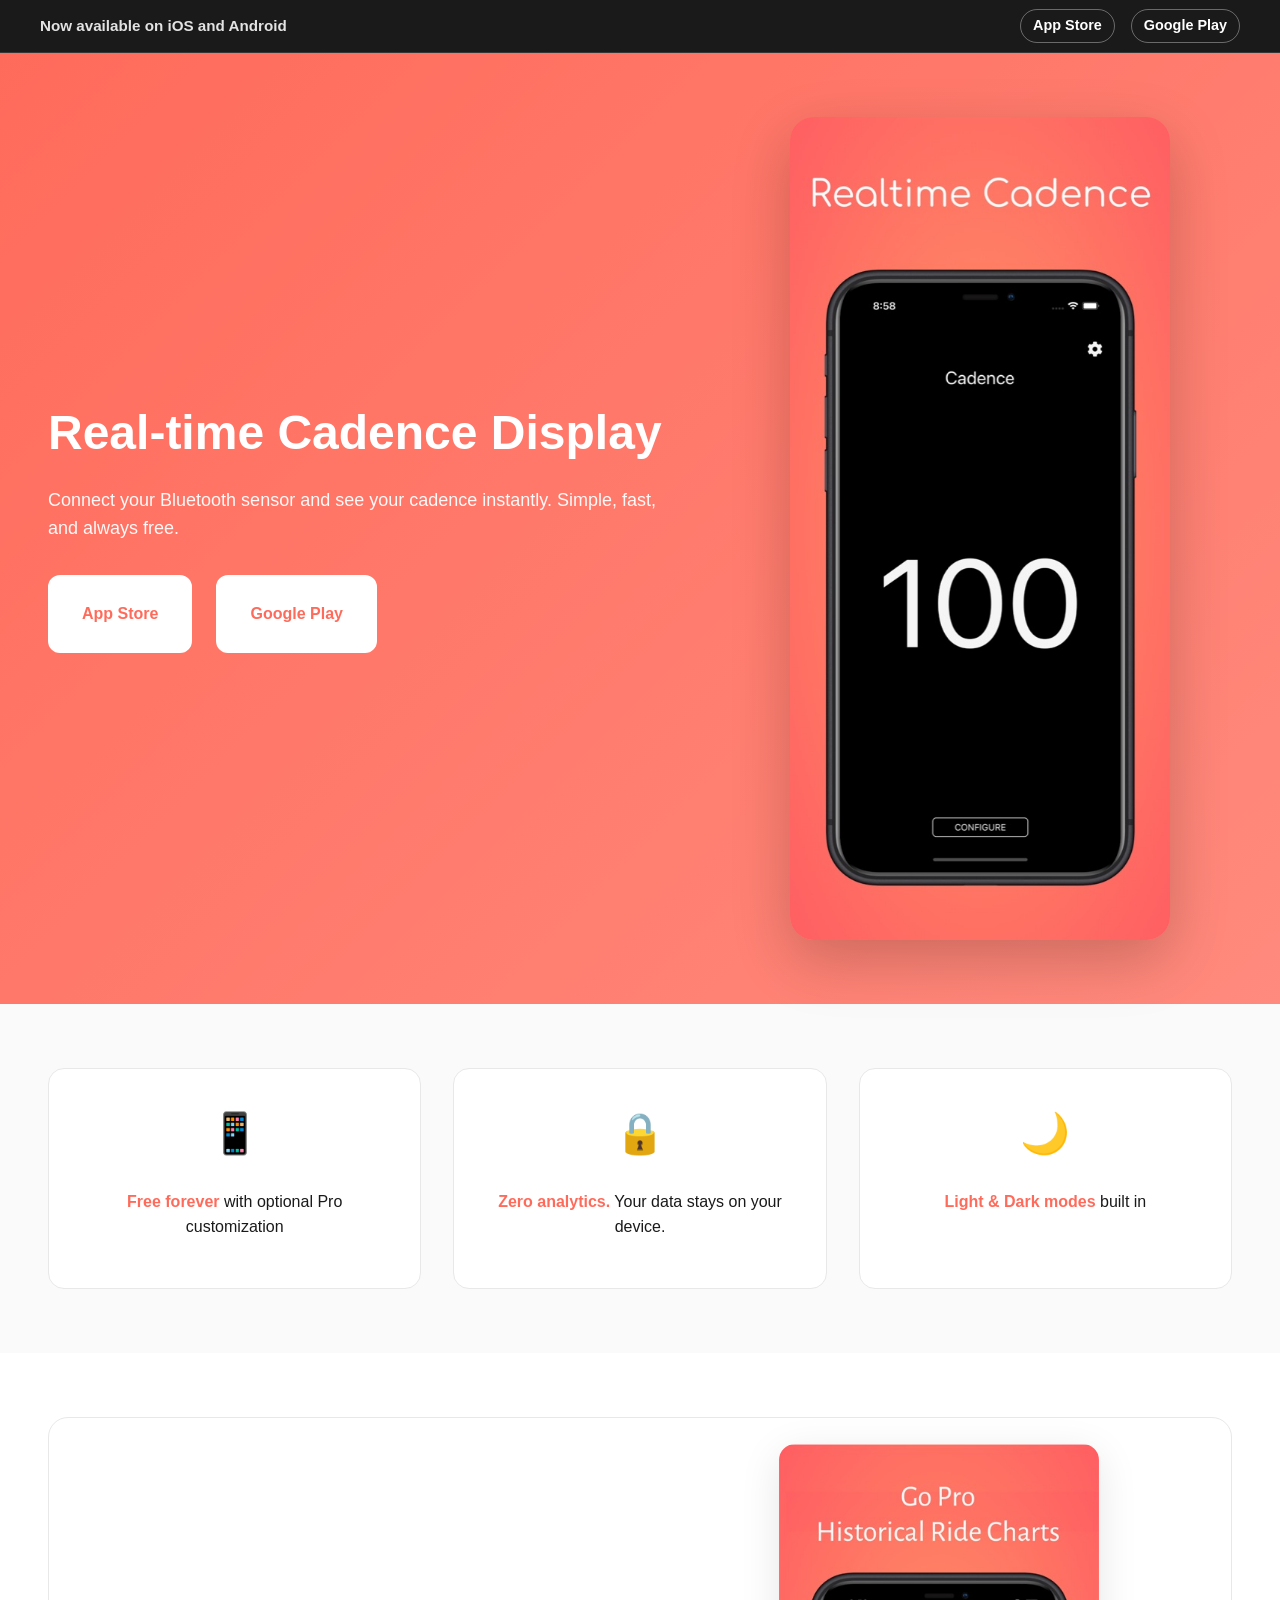
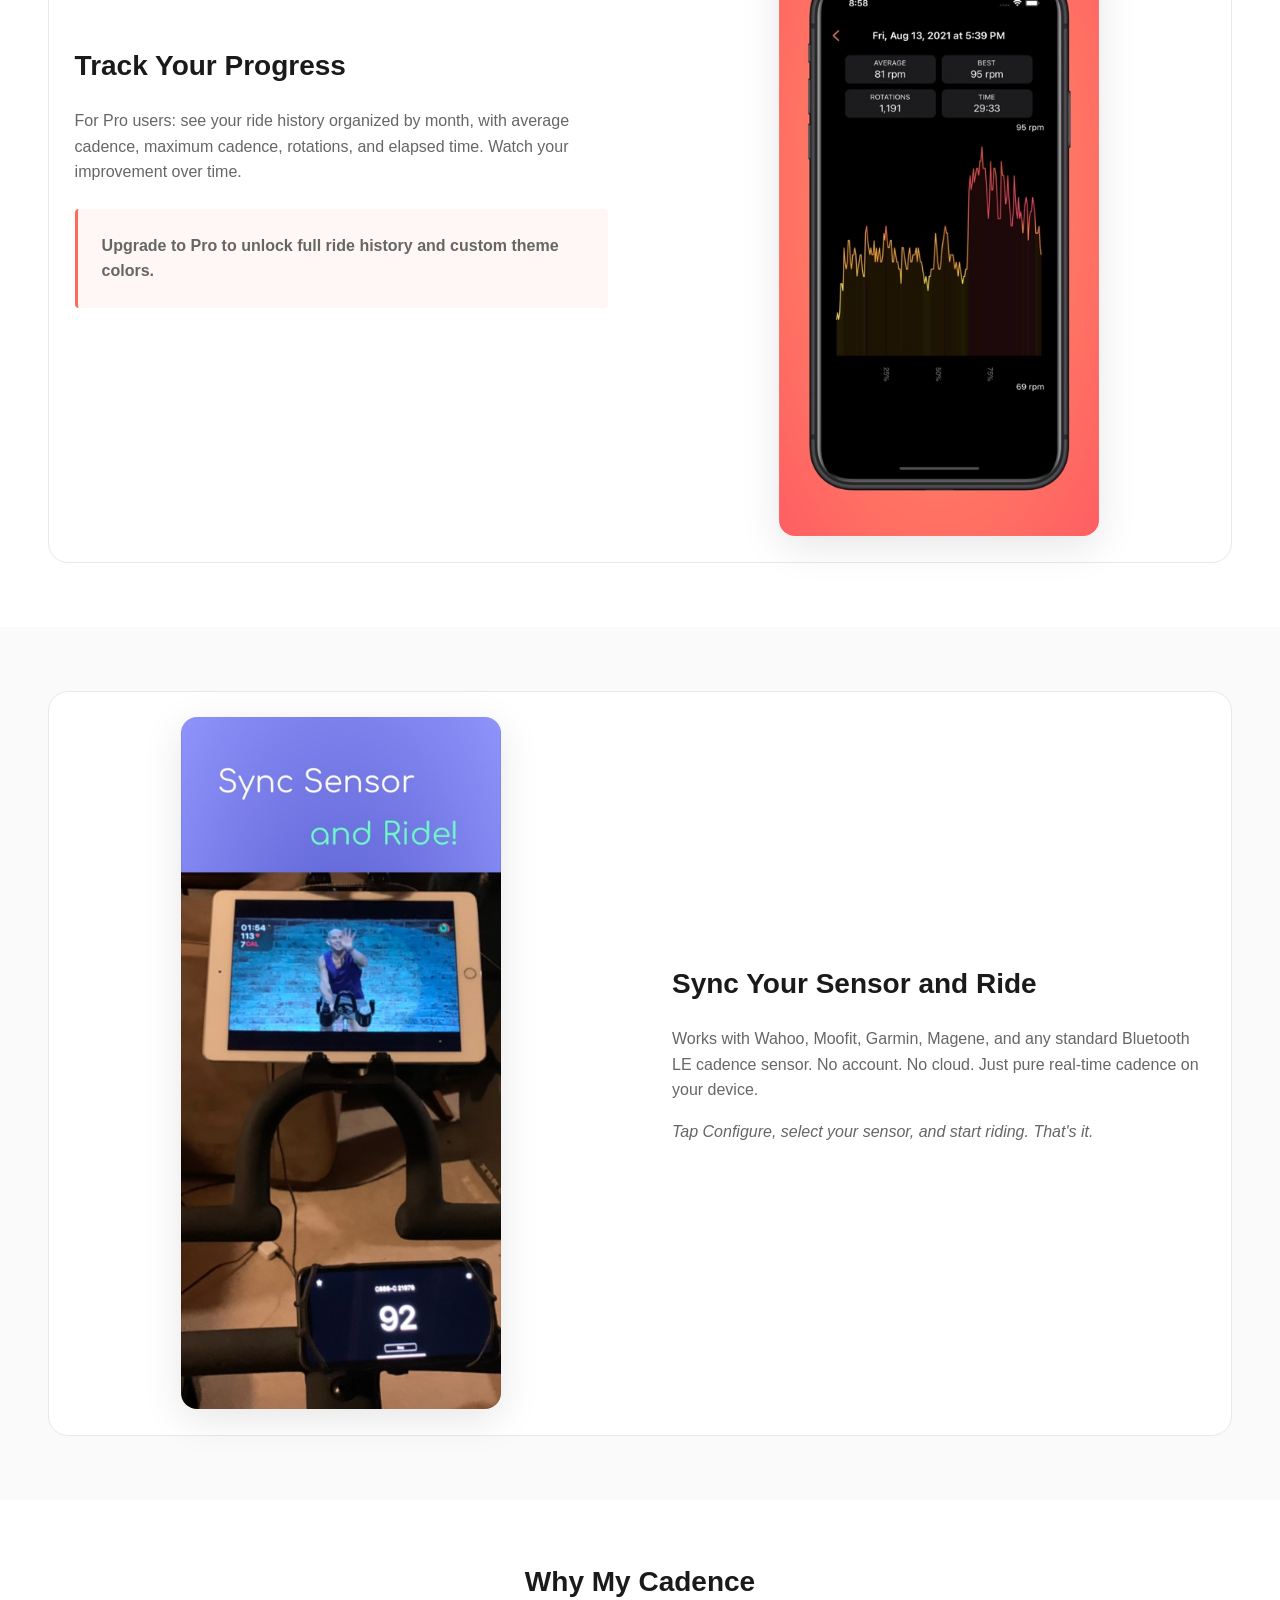
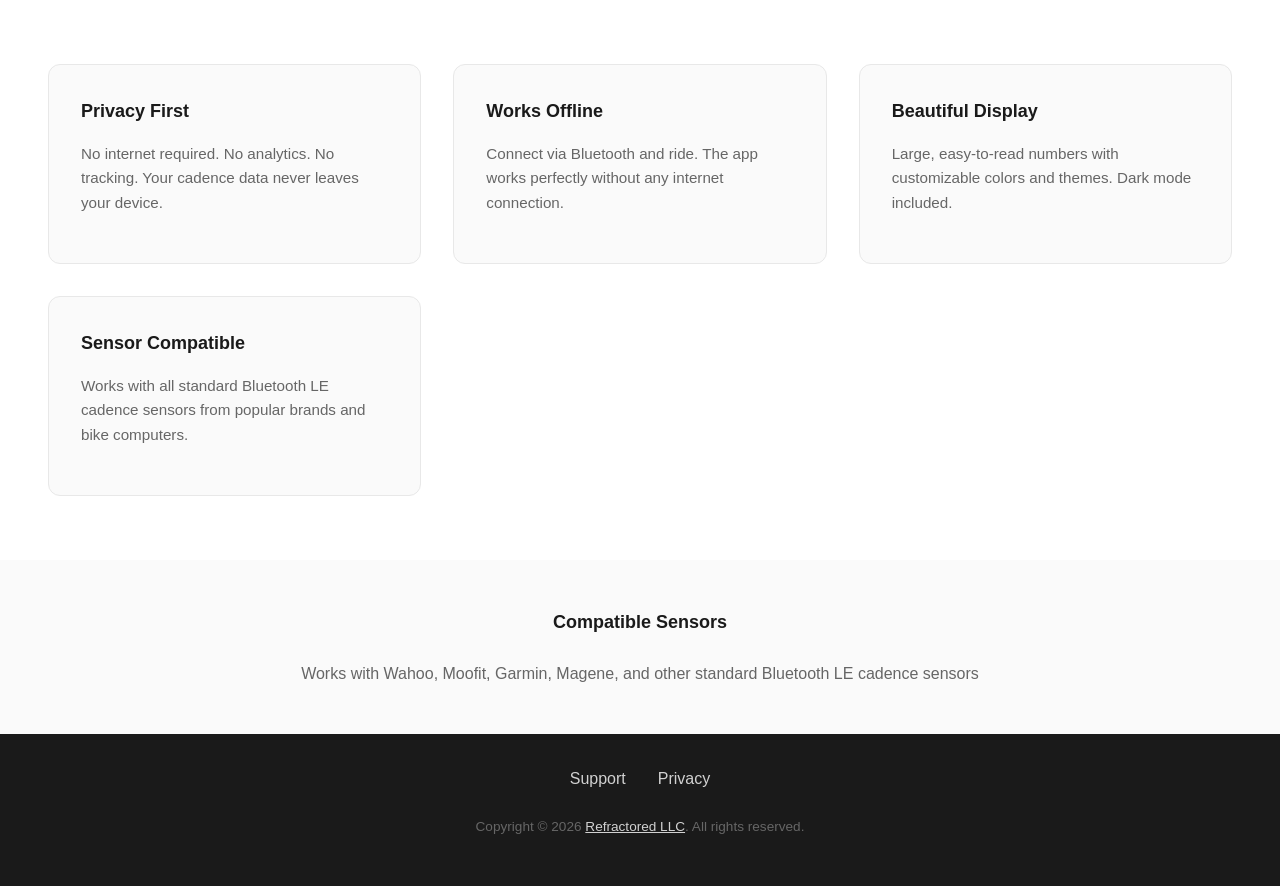
==== index.html @ ad45180e "Add initial website structure and assets for My Cadence landing page - Created index.html with meta " ====
<!DOCTYPE html>
<html lang="en">
<head>
    <meta charset="UTF-8">
    <meta name="viewport" content="width=device-width, initial-scale=1.0">
    <meta name="description" content="My Cadence - Real-time cadence display for indoor cycling. Simple, free, and privacy-first.">
        <meta name="robots" content="index, follow, max-image-preview:large">
        <meta name="author" content="My Cadence">
    <meta name="theme-color" content="#FF6B5B">
    <title>My Cadence - Real-time Cadence Display for Indoor Cycling</title>
        <meta property="og:type" content="website">
        <meta property="og:title" content="My Cadence - Real-time Cadence Display for Indoor Cycling">
        <meta property="og:description" content="Connect your Bluetooth cadence sensor and see live RPM instantly. Privacy-first, offline-friendly, and free forever.">
        <meta property="og:url" content="https://jamesmontemagno.github.io/mycadence-landing/">
        <meta property="og:image" content="https://jamesmontemagno.github.io/mycadence-landing/assets/images/hero-optimized.jpg">
        <meta property="og:image:width" content="508">
        <meta property="og:image:height" content="1100">
        <meta property="og:image:alt" content="My Cadence app showing a live cadence reading of 100 RPM.">
        <meta name="twitter:card" content="summary_large_image">
        <meta name="twitter:title" content="My Cadence - Real-time Cadence Display for Indoor Cycling">
        <meta name="twitter:description" content="Connect your Bluetooth cadence sensor and see live RPM instantly. Privacy-first, offline-friendly, and free forever.">
        <meta name="twitter:image" content="https://jamesmontemagno.github.io/mycadence-landing/assets/images/hero-optimized.jpg">
        <link rel="canonical" href="https://jamesmontemagno.github.io/mycadence-landing/">
        <link rel="icon" type="image/png" sizes="16x16" href="assets/icons/favicon-16.png">
        <link rel="icon" type="image/png" sizes="32x32" href="assets/icons/favicon-32.png">
        <link rel="apple-touch-icon" sizes="180x180" href="assets/icons/icon-180.png">
        <link rel="manifest" href="site.webmanifest">
        <link rel="sitemap" type="application/xml" href="sitemap.xml">
    <link rel="stylesheet" href="styles.css">
        <script type="application/ld+json">
        {
            "@context": "https://schema.org",
            "@type": "SoftwareApplication",
            "name": "My Cadence",
            "applicationCategory": "HealthApplication",
            "operatingSystem": "iOS, Android",
            "description": "Real-time cadence display for indoor cycling with Bluetooth cadence sensors.",
            "url": "https://jamesmontemagno.github.io/mycadence-landing/",
            "image": "https://jamesmontemagno.github.io/mycadence-landing/assets/images/hero-optimized.jpg",
            "offers": {
                "@type": "Offer",
                "price": "0",
                "priceCurrency": "USD"
            },
            "downloadUrl": [
                "https://apps.apple.com/us/app/my-cadence/id1545730360",
                "https://play.google.com/store/apps/details?id=com.refractored.mycadence"
            ],
            "publisher": {
                "@type": "Organization",
                "name": "Refractored"
            }
        }
        </script>
</head>
<body>
    <div class="top-banner">
        <div class="container top-banner-inner">
            <p>Now available on iOS and Android</p>
            <div class="top-banner-links">
                <a href="https://apps.apple.com/us/app/my-cadence/id1545730360" target="_blank" rel="noopener">App Store</a>
                <a href="https://play.google.com/store/apps/details?id=com.refractored.mycadence" target="_blank" rel="noopener">Google Play</a>
            </div>
        </div>
    </div>

    <main>
    <!-- Hero Section -->
    <section class="hero">
        <div class="container hero-content">
            <div class="hero-text">
                <h1>Real-time Cadence Display</h1>
                <p class="hero-subtitle">Connect your Bluetooth sensor and see your cadence instantly. Simple, fast, and always free.</p>
                <div class="cta-buttons">
                    <a href="https://apps.apple.com/us/app/my-cadence/id1545730360" class="btn btn-primary" target="_blank" rel="noopener">
                        <span class="btn-label">App Store</span>
                    </a>
                    <a href="https://play.google.com/store/apps/details?id=com.refractored.mycadence" class="btn btn-primary" target="_blank" rel="noopener">
                        <span class="btn-label">Google Play</span>
                    </a>
                </div>
            </div>
            <div class="hero-image">
                <img src="assets/images/hero-optimized.jpg" alt="My Cadence displaying real-time cadence of 100 RPM on iPhone" loading="eager" fetchpriority="high" decoding="async" width="508" height="1100">
            </div>
        </div>
    </section>

    <!-- Value Proposition Strip -->
    <section class="value-strip">
        <div class="container value-items">
            <div class="value-item">
                <span class="value-icon">📱</span>
                <p><strong>Free forever</strong> with optional Pro customization</p>
            </div>
            <div class="value-item">
                <span class="value-icon">🔒</span>
                <p><strong>Zero analytics.</strong> Your data stays on your device.</p>
            </div>
            <div class="value-item">
                <span class="value-icon">🌙</span>
                <p><strong>Light & Dark modes</strong> built in</p>
            </div>
        </div>
    </section>

    <!-- Pro & History Section -->
    <section class="features-section pro-section">
        <div class="container feature-row">
            <div class="feature-text">
                <h2>Track Your Progress</h2>
                <p>For Pro users: see your ride history organized by month, with average cadence, maximum cadence, rotations, and elapsed time. Watch your improvement over time.</p>
                <p class="feature-highlight">Upgrade to Pro to unlock full ride history and custom theme colors.</p>
            </div>
            <div class="feature-image">
                <img src="assets/images/pro-history-optimized.jpg" alt="My Cadence Pro showing ride history with charts and statistics" loading="lazy" decoding="async" width="416" height="900">
            </div>
        </div>
    </section>

    <!-- Lifestyle Section -->
    <section class="lifestyle-section">
        <div class="container lifestyle-content">
            <div class="lifestyle-image">
                <img src="assets/images/lifestyle-optimized.jpg" alt="My Cadence in use during an indoor cycling session" loading="lazy" decoding="async" width="416" height="900">
            </div>
            <div class="lifestyle-text">
                <h2>Sync Your Sensor and Ride</h2>
                <p>Works with Wahoo, Moofit, Garmin, Magene, and any standard Bluetooth LE cadence sensor. No account. No cloud. Just pure real-time cadence on your device.</p>
                <p class="feature-sub">Tap Configure, select your sensor, and start riding. That's it.</p>
            </div>
        </div>
    </section>

    <!-- Core Features Section -->
    <section class="core-features">
        <div class="container">
            <h2>Why My Cadence</h2>
            <div class="features-grid">
                <div class="feature-card">
                    <h3>Privacy First</h3>
                    <p>No internet required. No analytics. No tracking. Your cadence data never leaves your device.</p>
                </div>
                <div class="feature-card">
                    <h3>Works Offline</h3>
                    <p>Connect via Bluetooth and ride. The app works perfectly without any internet connection.</p>
                </div>
                <div class="feature-card">
                    <h3>Beautiful Display</h3>
                    <p>Large, easy-to-read numbers with customizable colors and themes. Dark mode included.</p>
                </div>
                <div class="feature-card">
                    <h3>Sensor Compatible</h3>
                    <p>Works with all standard Bluetooth LE cadence sensors from popular brands and bike computers.</p>
                </div>
            </div>
        </div>
    </section>

    <!-- Compatibility Section -->
    <section class="compatibility">
        <div class="container">
            <h3>Compatible Sensors</h3>
            <p class="compatibility-list">Works with Wahoo, Moofit, Garmin, Magene, and other standard Bluetooth LE cadence sensors</p>
        </div>
    </section>

    <!-- Footer -->
    <footer class="footer">
        <div class="footer-content">
            <div class="footer-links">
                <a href="mailto:hello@refractored.com?subject=My%20Cadence%20Support">Support</a>
                <a href="https://www.refractored.com/about/" target="_blank" rel="noopener">Privacy</a>
            </div>
            <div class="footer-legal">
                <p>Copyright &copy; 2026 <a href="https://www.refractored.com/" target="_blank" rel="noopener">Refractored LLC</a>. All rights reserved.</p>
            </div>
        </div>
    </footer>
    </main>
</body>
</html>
---- styles.css ----
/* Root Variables */
:root {
    --color-coral: #FF6B5B;
    --color-coral-dark: #FF5747;
    --color-text-primary: #1A1A1A;
    --color-text-secondary: #666666;
    --color-bg-light: #FAFAFA;
    --color-bg-white: #FFFFFF;
    --color-border: #E8E8E8;
    --spacing-xs: 0.5rem;
    --spacing-sm: 1rem;
    --spacing-md: 1.5rem;
    --spacing-lg: 2rem;
    --spacing-xl: 3rem;
    --spacing-2xl: 4rem;
    --font-size-base: 16px;
    --font-size-large: 18px;
    --font-size-xl: 28px;
    --font-size-2xl: 36px;
    --font-size-3xl: 48px;
    --transition: all 0.3s cubic-bezier(0.4, 0, 0.2, 1);
    --max-width: 1200px;
}

/* Global Styles */
* {
    margin: 0;
    padding: 0;
    box-sizing: border-box;
}

html {
    scroll-behavior: smooth;
}

body {
    font-family: -apple-system, BlinkMacSystemFont, 'Segoe UI', Roboto, Oxygen, Ubuntu, Cantarell, sans-serif;
    background-color: var(--color-bg-white);
    color: var(--color-text-primary);
    line-height: 1.6;
    font-size: var(--font-size-base);
}

.container {
    width: min(100% - 2rem, var(--max-width));
    margin-inline: auto;
}

img {
    max-width: 100%;
    height: auto;
    display: block;
}

a {
    color: inherit;
    text-decoration: none;
}

/* Typography */
h1 {
    font-size: var(--font-size-2xl);
    font-weight: 700;
    line-height: 1.2;
    margin-bottom: var(--spacing-md);
}

h2 {
    font-size: var(--font-size-xl);
    font-weight: 700;
    line-height: 1.3;
    margin-bottom: var(--spacing-md);
}

h3 {
    font-size: var(--font-size-large);
    font-weight: 600;
    margin-bottom: var(--spacing-sm);
}

p {
    margin-bottom: var(--spacing-sm);
    color: var(--color-text-secondary);
}

/* Top Banner */
.top-banner {
    position: sticky;
    top: 0;
    z-index: 50;
    background: var(--color-text-primary);
    color: #fff;
    border-bottom: 1px solid rgba(255, 255, 255, 0.12);
}

.top-banner-inner {
    min-height: 52px;
    display: flex;
    align-items: center;
    justify-content: space-between;
    gap: var(--spacing-md);
}

.top-banner-inner p {
    margin: 0;
    color: rgba(255, 255, 255, 0.88);
    font-weight: 600;
    font-size: 0.95rem;
}

.top-banner-links {
    display: flex;
    align-items: center;
    gap: var(--spacing-sm);
}

.top-banner-links a {
    color: #fff;
    font-weight: 700;
    font-size: 0.9rem;
    border: 1px solid rgba(255, 255, 255, 0.35);
    border-radius: 999px;
    padding: 0.3rem 0.75rem;
    transition: var(--transition);
}

.top-banner-links a:hover {
    background: rgba(255, 255, 255, 0.16);
    border-color: rgba(255, 255, 255, 0.65);
}

/* Hero Section */
.hero {
    background: linear-gradient(135deg, #FF6B5B 0%, #FF8A7D 100%);
    color: white;
    padding: var(--spacing-2xl) var(--spacing-lg);
    min-height: calc(88vh - 52px);
    display: flex;
    align-items: center;
    justify-content: center;
}

.hero-content {
    display: grid;
    grid-template-columns: 1.1fr 0.9fr;
    gap: var(--spacing-2xl);
    align-items: center;
}

.hero-text {
    z-index: 10;
}

.hero-text h1 {
    color: white;
    font-size: var(--font-size-3xl);
    margin-bottom: var(--spacing-md);
}

.hero-subtitle {
    color: rgba(255, 255, 255, 0.95);
    font-size: var(--font-size-large);
    margin-bottom: var(--spacing-lg);
    font-weight: 400;
}

.cta-buttons {
    display: flex;
    gap: var(--spacing-md);
    flex-wrap: wrap;
}

.btn {
    display: inline-flex;
    align-items: center;
    justify-content: center;
    padding: var(--spacing-md) var(--spacing-lg);
    border-radius: 12px;
    font-weight: 600;
    font-size: var(--font-size-base);
    transition: var(--transition);
    cursor: pointer;
    border: 2px solid transparent;
}

.btn-primary {
    background-color: white;
    color: var(--color-coral);
    border: 2px solid white;
}

.btn-primary:hover {
    background-color: rgba(255, 255, 255, 0.9);
    transform: translateY(-2px);
    box-shadow: 0 8px 24px rgba(0, 0, 0, 0.15);
}

.btn-label {
    font-weight: 700;
}

.hero-image {
    text-align: center;
    animation: float 3s ease-in-out infinite;
}

.hero-image img {
    width: min(100%, 380px);
    margin-inline: auto;
    border-radius: 24px;
    box-shadow: 0 20px 60px rgba(0, 0, 0, 0.2);
}

@keyframes float {
    0%, 100% { transform: translateY(0); }
    50% { transform: translateY(-10px); }
}

/* Value Strip */
.value-strip {
    background-color: var(--color-bg-light);
    padding: var(--spacing-2xl) var(--spacing-lg);
}

.value-items {
    display: grid;
    grid-template-columns: repeat(auto-fit, minmax(250px, 1fr));
    gap: var(--spacing-lg);
}

.value-item {
    text-align: center;
    padding: var(--spacing-lg);
    background: #fff;
    border: 1px solid var(--color-border);
    border-radius: 16px;
}

.value-icon {
    font-size: 2.5rem;
    display: block;
    margin-bottom: var(--spacing-md);
}

.value-item p {
    color: var(--color-text-primary);
    font-size: var(--font-size-base);
}

.value-item strong {
    color: var(--color-coral);
}

/* Features Section */
.features-section {
    padding: var(--spacing-2xl) var(--spacing-lg);
}

.pro-section {
    background-color: white;
}

.feature-row {
    display: grid;
    grid-template-columns: 1fr 1fr;
    gap: var(--spacing-2xl);
    align-items: center;
    padding: clamp(1rem, 2vw, 2rem);
    border: 1px solid var(--color-border);
    border-radius: 20px;
    background: #fff;
}

.feature-text h2 {
    color: var(--color-text-primary);
}

.feature-text p {
    margin-bottom: var(--spacing-md);
    color: var(--color-text-secondary);
}

.feature-highlight {
    color: var(--color-coral);
    font-weight: 600;
    padding: var(--spacing-md);
    background-color: rgba(255, 107, 91, 0.05);
    border-left: 3px solid var(--color-coral);
    border-radius: 4px;
}

.feature-image img {
    width: min(100%, 320px);
    margin-inline: auto;
    border-radius: 16px;
    box-shadow: 0 10px 40px rgba(0, 0, 0, 0.1);
}

/* Lifestyle Section */
.lifestyle-section {
    background-color: var(--color-bg-light);
    padding: var(--spacing-2xl) var(--spacing-lg);
}

.lifestyle-content {
    display: grid;
    grid-template-columns: 1fr 1fr;
    gap: var(--spacing-2xl);
    align-items: center;
    padding: clamp(1rem, 2vw, 2rem);
    border: 1px solid var(--color-border);
    border-radius: 20px;
    background: #fff;
}

.lifestyle-image img {
    width: min(100%, 320px);
    margin-inline: auto;
    border-radius: 16px;
    box-shadow: 0 10px 40px rgba(0, 0, 0, 0.1);
}

.lifestyle-text h2 {
    color: var(--color-text-primary);
}

.feature-sub {
    color: var(--color-text-secondary);
    font-style: italic;
}

/* Core Features Grid */
.core-features {
    background-color: white;
    padding: var(--spacing-2xl) var(--spacing-lg);
}

.core-features h2 {
    margin: 0 auto var(--spacing-2xl);
    text-align: center;
}

.features-grid {
    display: grid;
    grid-template-columns: repeat(auto-fit, minmax(280px, 1fr));
    gap: var(--spacing-lg);
}

.feature-card {
    background-color: var(--color-bg-light);
    padding: var(--spacing-lg);
    border-radius: 12px;
    border: 1px solid var(--color-border);
    transition: var(--transition);
}

.feature-card:hover {
    border-color: var(--color-coral);
    box-shadow: 0 4px 12px rgba(255, 107, 91, 0.1);
    transform: translateY(-4px);
}

.feature-card h3 {
    color: var(--color-text-primary);
}

.feature-card p {
    color: var(--color-text-secondary);
    font-size: 0.95rem;
}

/* Compatibility Section */
.compatibility {
    background-color: var(--color-bg-light);
    padding: var(--spacing-xl) var(--spacing-lg);
    text-align: center;
}

.compatibility h3 {
    color: var(--color-text-primary);
    margin-bottom: var(--spacing-md);
}

.compatibility-list {
    margin: 0 auto;
    color: var(--color-text-secondary);
}

/* Footer */
.footer {
    background-color: var(--color-text-primary);
    color: white;
    padding: var(--spacing-lg);
}

.footer-content {
    max-width: var(--max-width);
    margin: 0 auto;
    text-align: center;
}

.footer-links {
    display: flex;
    justify-content: center;
    gap: var(--spacing-lg);
    margin-bottom: var(--spacing-md);
    flex-wrap: wrap;
}

.footer-links a {
    color: rgba(255, 255, 255, 0.8);
    transition: var(--transition);
    font-weight: 500;
}

.footer-links a:hover {
    color: white;
    text-decoration: underline;
}

.footer-legal {
    font-size: 0.85rem;
    color: rgba(255, 255, 255, 0.6);
}

.footer-legal a {
    color: rgba(255, 255, 255, 0.8);
    text-decoration: underline;
}

.footer-legal a:hover {
    color: white;
}

/* Responsive Design */
@media (max-width: 768px) {
    :root {
        --font-size-2xl: 28px;
        --font-size-3xl: 32px;
        --spacing-2xl: 2rem;
    }

    .hero-content {
        grid-template-columns: 1fr;
        gap: var(--spacing-lg);
    }

    .top-banner-inner {
        flex-direction: column;
        justify-content: center;
        padding: 0.6rem 0;
        min-height: 72px;
    }

    .hero-text h1 {
        font-size: var(--font-size-2xl);
    }

    .hero-subtitle {
        font-size: var(--font-size-base);
    }

    .cta-buttons {
        flex-direction: column;
    }

    .btn {
        width: 100%;
    }

    .feature-row {
        grid-template-columns: 1fr;
    }

    .lifestyle-content {
        grid-template-columns: 1fr;
    }

    .lifestyle-content .lifestyle-image {
        order: -1;
    }

    .value-items {
        grid-template-columns: 1fr;
    }

    .footer-links {
        flex-direction: column;
        gap: var(--spacing-sm);
    }

    .footer-links a {
        display: block;
    }
}

@media (max-width: 480px) {
    :root {
        --font-size-xl: 24px;
        --font-size-2xl: 24px;
        --font-size-3xl: 28px;
        --spacing-lg: 1.5rem;
        --spacing-xl: 2rem;
        --spacing-2xl: 1.5rem;
    }

    h1 {
        font-size: var(--font-size-3xl);
    }

    .hero {
        padding: var(--spacing-lg);
        min-height: auto;
    }

    .hero-text h1 {
        font-size: var(--font-size-3xl);
    }

    .cta-buttons {
        gap: var(--spacing-sm);
    }

    .btn {
        padding: var(--spacing-sm) var(--spacing-md);
        font-size: 0.9rem;
    }

    .features-grid {
        grid-template-columns: 1fr;
        gap: var(--spacing-md);
    }

    .feature-card {
        padding: var(--spacing-md);
    }

    section {
        padding: var(--spacing-lg);
    }
}

/* Accessibility */
@media (prefers-reduced-motion: reduce) {
    *,
    *::before,
    *::after {
        animation-duration: 0.01ms !important;
        animation-iteration-count: 1 !important;
        transition-duration: 0.01ms !important;
    }
}

/* Focus Styles */
.btn:focus-visible,
.footer-links a:focus-visible {
    outline: 2px solid var(--color-coral);
    outline-offset: 2px;
}
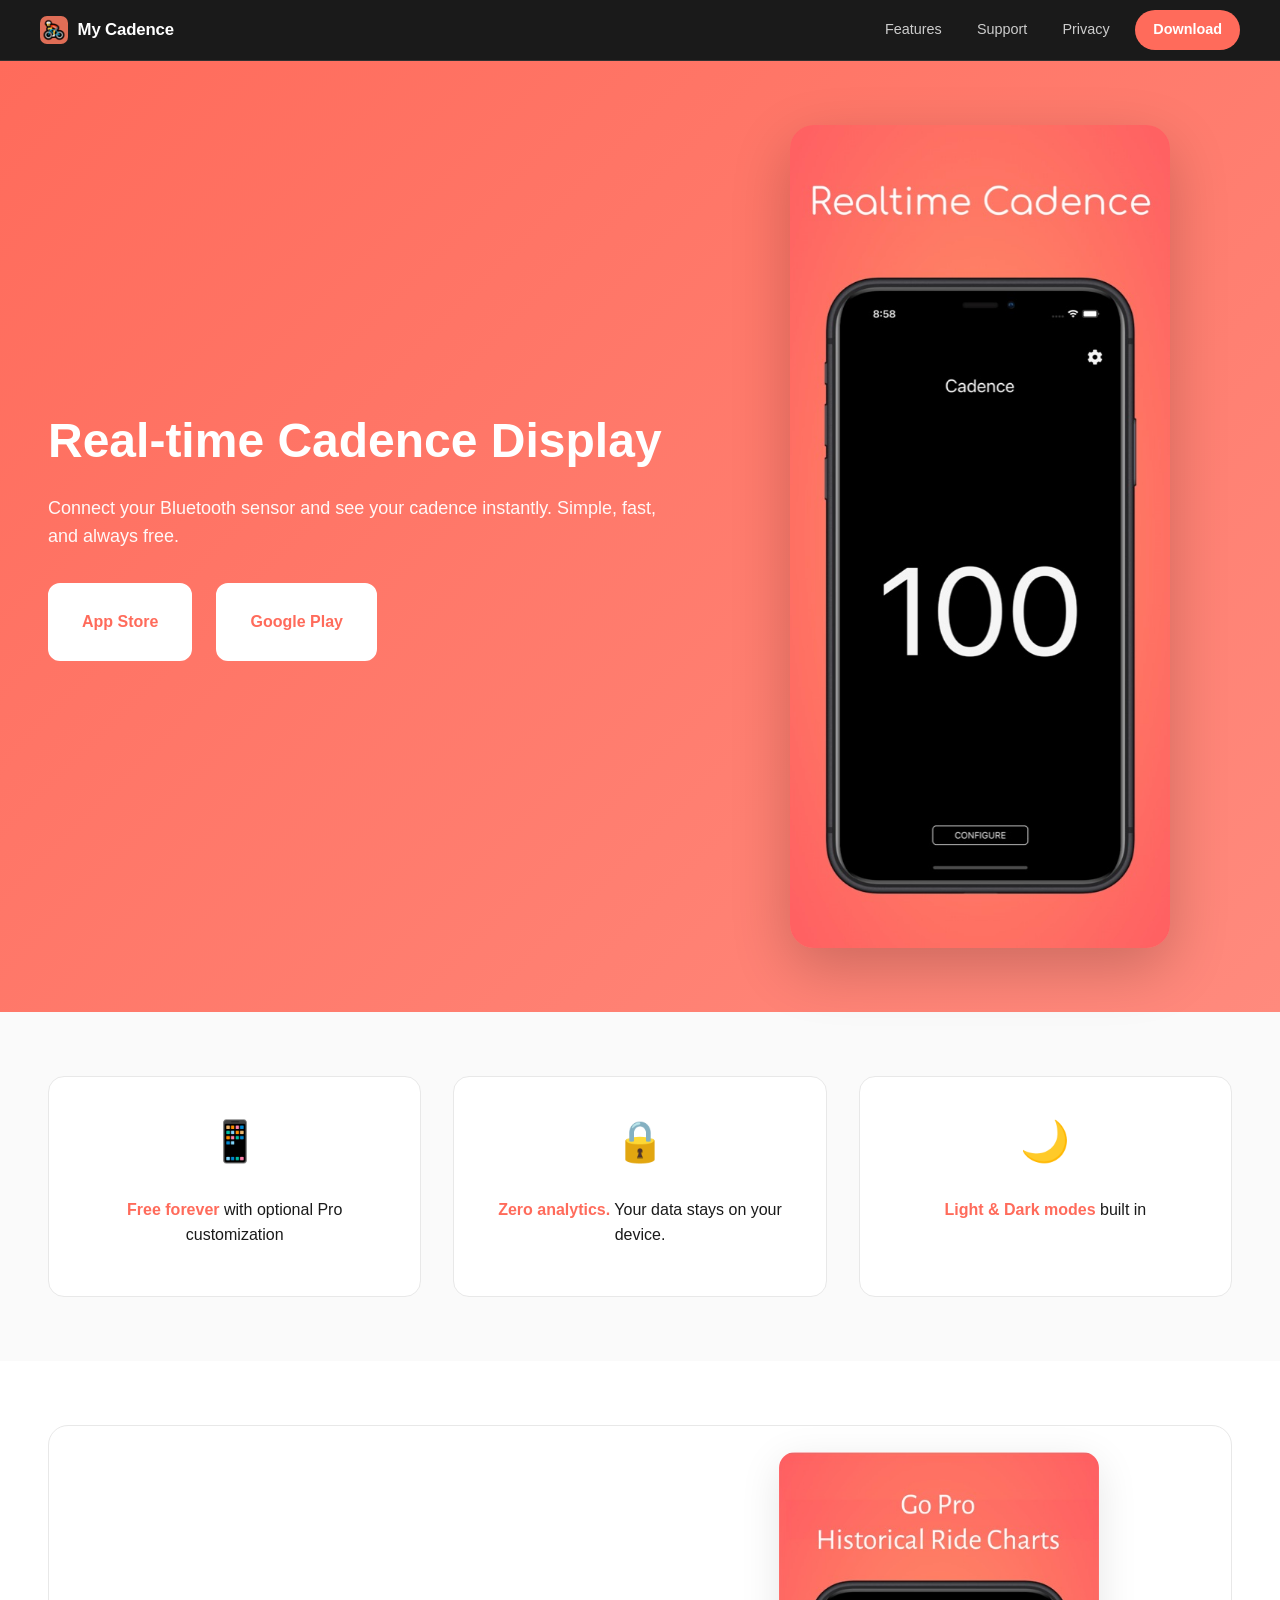
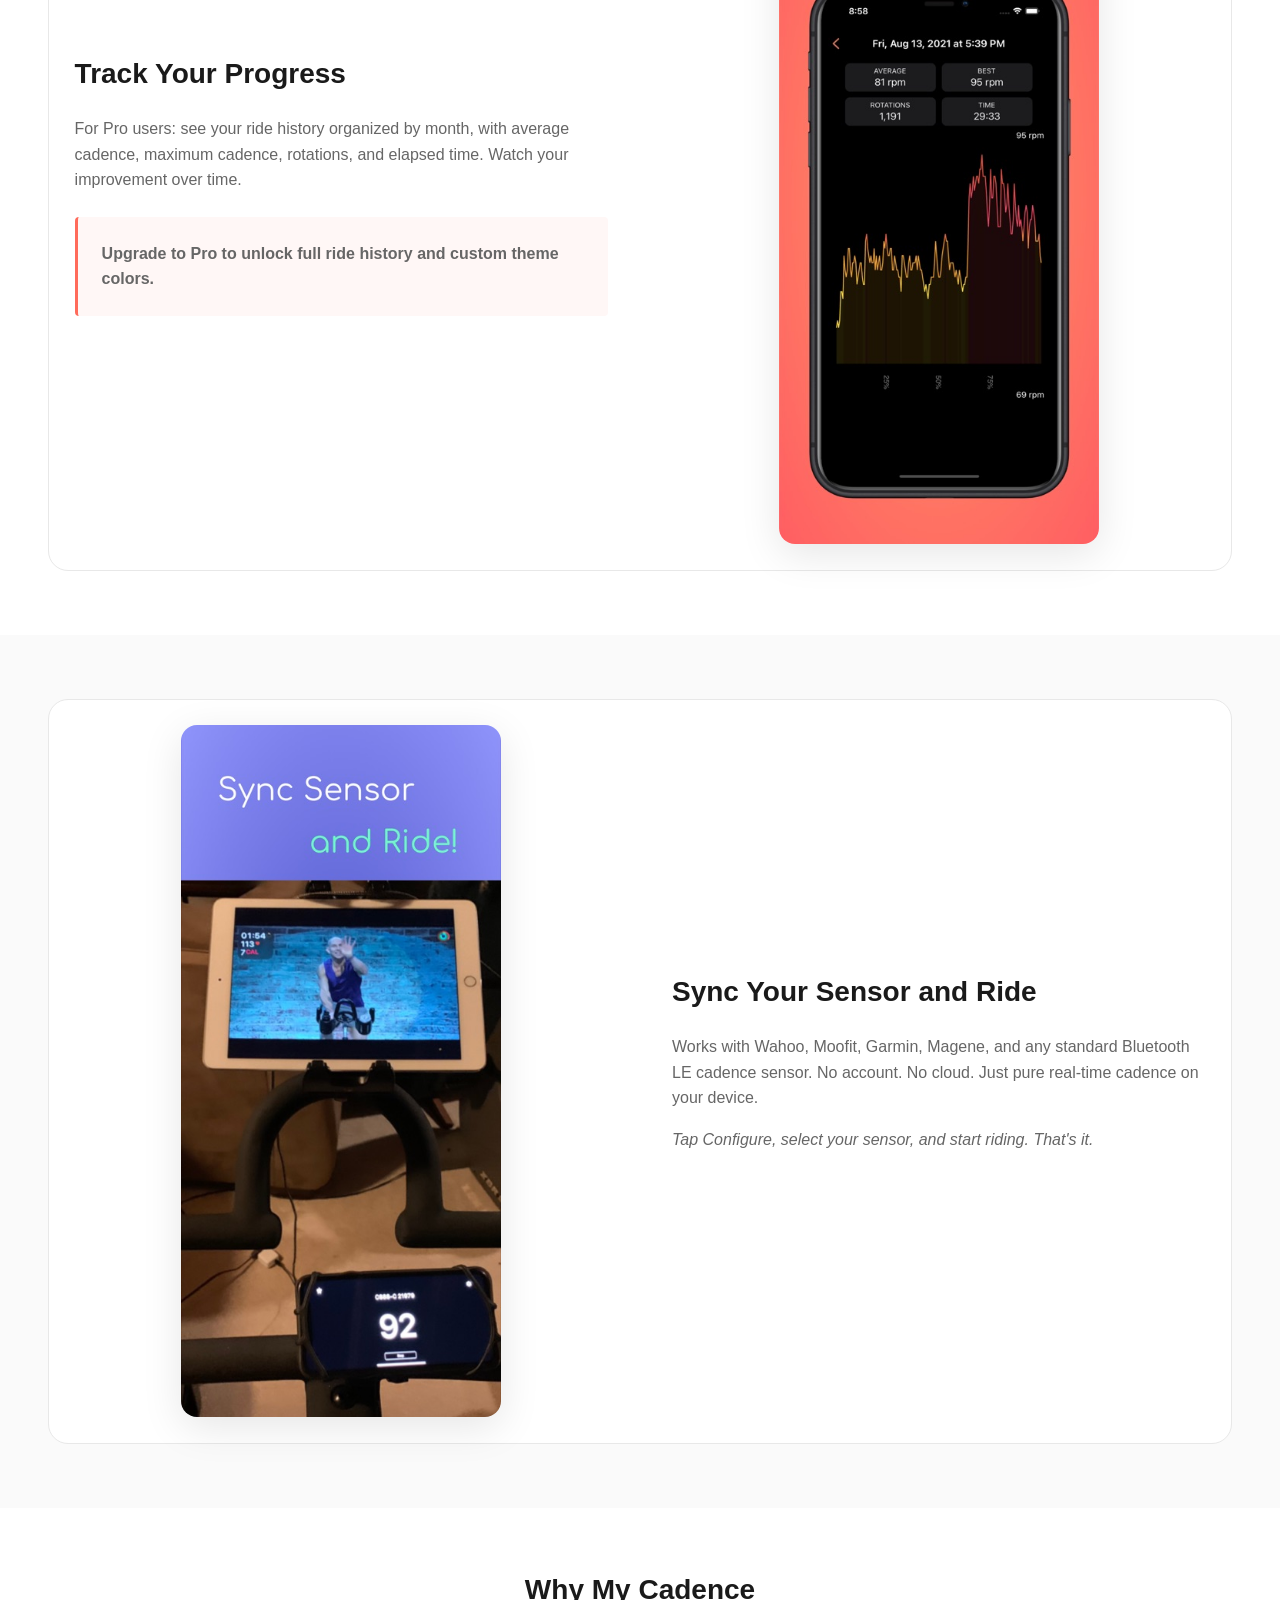
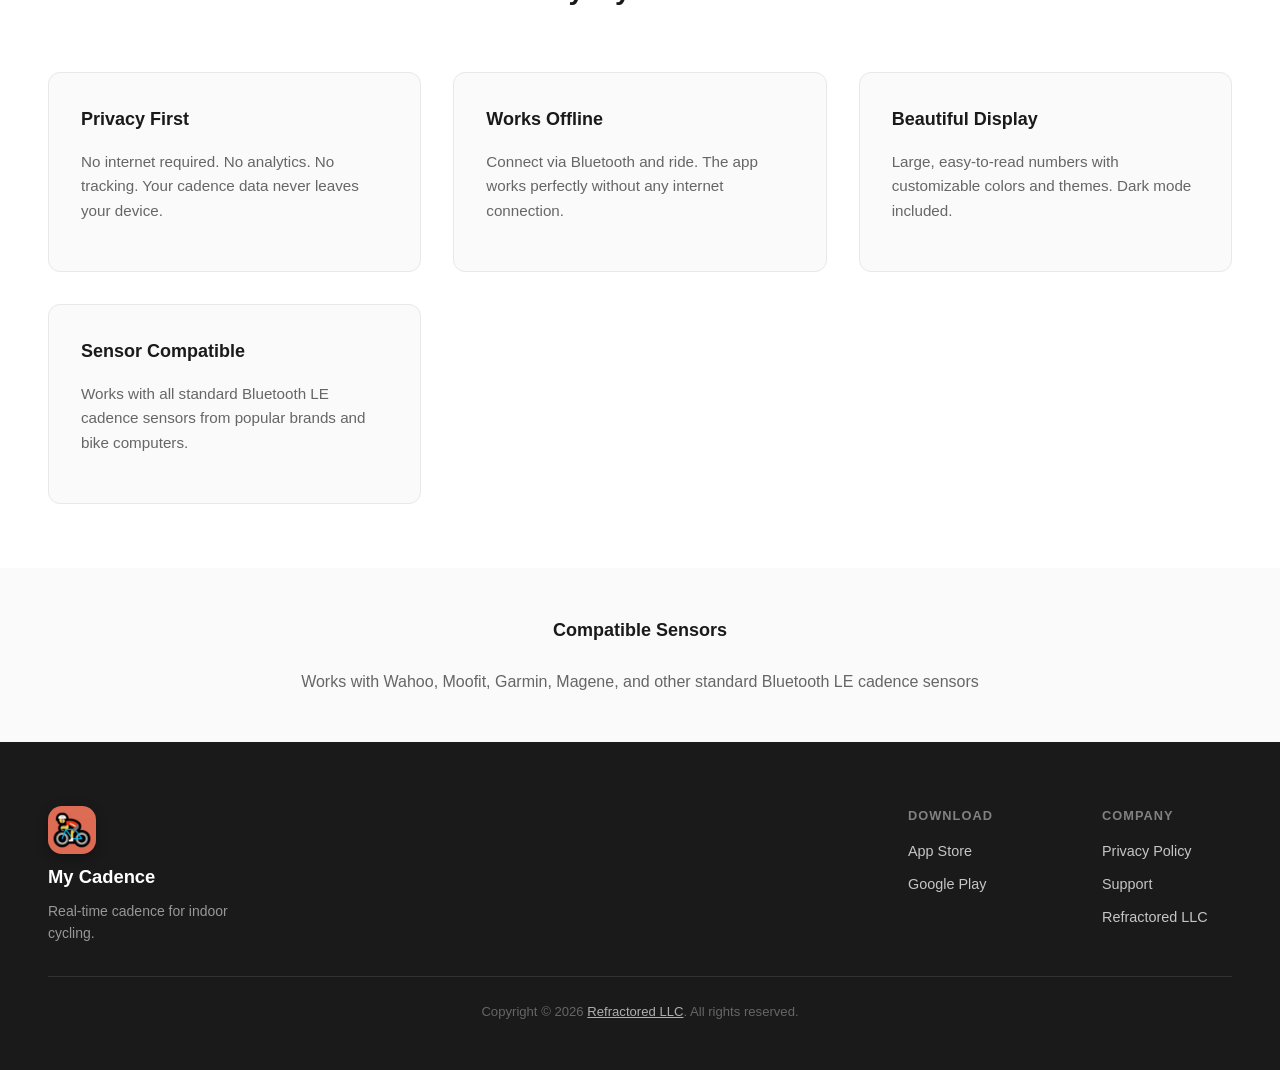
==== commit c56cab0e: "Redesign navbar and footer with app branding, nav links, and improved layout Agent-Logs-Url: https:/" ====
--- a/index.html
+++ b/index.html
@@ -54,15 +54,20 @@
         </script>
 </head>
 <body>
-    <div class="top-banner">
-        <div class="container top-banner-inner">
-            <p>Now available on iOS and Android</p>
-            <div class="top-banner-links">
-                <a href="https://apps.apple.com/us/app/my-cadence/id1545730360" target="_blank" rel="noopener">App Store</a>
-                <a href="https://play.google.com/store/apps/details?id=com.refractored.mycadence" target="_blank" rel="noopener">Google Play</a>
-            </div>
-        </div>
-    </div>
+    <header class="navbar">
+        <div class="container navbar-inner">
+            <a href="#" class="navbar-brand" aria-label="My Cadence home">
+                <img src="assets/icons/favicon-32.png" alt="" width="28" height="28" class="navbar-icon">
+                <span class="navbar-name">My Cadence</span>
+            </a>
+            <nav class="navbar-links" aria-label="Site navigation">
+                <a href="#features">Features</a>
+                <a href="mailto:hello@refractored.com?subject=My%20Cadence%20Support">Support</a>
+                <a href="https://www.refractored.com/about/" target="_blank" rel="noopener">Privacy</a>
+                <a href="https://apps.apple.com/us/app/my-cadence/id1545730360" class="navbar-cta" target="_blank" rel="noopener">Download</a>
+            </nav>
+        </div>
+    </header>
 
     <main>
     <!-- Hero Section -->
@@ -133,7 +138,7 @@
     </section>
 
     <!-- Core Features Section -->
-    <section class="core-features">
+    <section class="core-features" id="features">
         <div class="container">
             <h2>Why My Cadence</h2>
             <div class="features-grid">
@@ -167,11 +172,28 @@
 
     <!-- Footer -->
     <footer class="footer">
-        <div class="footer-content">
-            <div class="footer-links">
-                <a href="mailto:hello@refractored.com?subject=My%20Cadence%20Support">Support</a>
-                <a href="https://www.refractored.com/about/" target="_blank" rel="noopener">Privacy</a>
-            </div>
+        <div class="container footer-content">
+            <div class="footer-top">
+                <div class="footer-brand">
+                    <img src="assets/icons/icon-120.png" alt="My Cadence icon" width="48" height="48" class="footer-icon">
+                    <span class="footer-app-name">My Cadence</span>
+                    <p class="footer-tagline">Real-time cadence for indoor cycling.</p>
+                </div>
+                <div class="footer-cols">
+                    <div class="footer-col">
+                        <h4>Download</h4>
+                        <a href="https://apps.apple.com/us/app/my-cadence/id1545730360" target="_blank" rel="noopener">App Store</a>
+                        <a href="https://play.google.com/store/apps/details?id=com.refractored.mycadence" target="_blank" rel="noopener">Google Play</a>
+                    </div>
+                    <div class="footer-col">
+                        <h4>Company</h4>
+                        <a href="https://www.refractored.com/about/" target="_blank" rel="noopener">Privacy Policy</a>
+                        <a href="mailto:hello@refractored.com?subject=My%20Cadence%20Support">Support</a>
+                        <a href="https://www.refractored.com/" target="_blank" rel="noopener">Refractored LLC</a>
+                    </div>
+                </div>
+            </div>
+            <div class="footer-divider"></div>
             <div class="footer-legal">
                 <p>Copyright &copy; 2026 <a href="https://www.refractored.com/" target="_blank" rel="noopener">Refractored LLC</a>. All rights reserved.</p>
             </div>
--- a/styles.css
+++ b/styles.css
@@ -83,50 +83,77 @@
     color: var(--color-text-secondary);
 }
 
-/* Top Banner */
-.top-banner {
+/* Navbar */
+.navbar {
     position: sticky;
     top: 0;
     z-index: 50;
     background: var(--color-text-primary);
-    color: #fff;
-    border-bottom: 1px solid rgba(255, 255, 255, 0.12);
-}
-
-.top-banner-inner {
-    min-height: 52px;
+    border-bottom: 1px solid rgba(255, 255, 255, 0.10);
+    backdrop-filter: blur(8px);
+}
+
+.navbar-inner {
+    min-height: 60px;
     display: flex;
     align-items: center;
     justify-content: space-between;
     gap: var(--spacing-md);
 }
 
-.top-banner-inner p {
-    margin: 0;
-    color: rgba(255, 255, 255, 0.88);
-    font-weight: 600;
-    font-size: 0.95rem;
-}
-
-.top-banner-links {
+.navbar-brand {
+    display: flex;
+    align-items: center;
+    gap: 0.6rem;
+    text-decoration: none;
+}
+
+.navbar-icon {
+    border-radius: 7px;
+    flex-shrink: 0;
+}
+
+.navbar-name {
+    font-size: 1.05rem;
+    font-weight: 700;
+    color: #fff;
+    letter-spacing: -0.01em;
+}
+
+.navbar-links {
     display: flex;
     align-items: center;
     gap: var(--spacing-sm);
 }
 
-.top-banner-links a {
+.navbar-links a {
+    color: rgba(255, 255, 255, 0.78);
+    font-size: 0.9rem;
+    font-weight: 500;
+    transition: var(--transition);
+    padding: 0.3rem 0.6rem;
+    border-radius: 6px;
+}
+
+.navbar-links a:hover {
+    color: #fff;
+    background: rgba(255, 255, 255, 0.10);
+}
+
+.navbar-links .navbar-cta {
+    background: var(--color-coral);
     color: #fff;
     font-weight: 700;
-    font-size: 0.9rem;
-    border: 1px solid rgba(255, 255, 255, 0.35);
+    padding: 0.4rem 1rem;
     border-radius: 999px;
-    padding: 0.3rem 0.75rem;
+    border: 2px solid transparent;
     transition: var(--transition);
 }
 
-.top-banner-links a:hover {
-    background: rgba(255, 255, 255, 0.16);
-    border-color: rgba(255, 255, 255, 0.65);
+.navbar-links .navbar-cta:hover {
+    background: var(--color-coral-dark);
+    transform: translateY(-1px);
+    box-shadow: 0 4px 12px rgba(255, 107, 91, 0.4);
 }
 
 /* Hero Section */
@@ -134,7 +161,7 @@
     background: linear-gradient(135deg, #FF6B5B 0%, #FF8A7D 100%);
     color: white;
     padding: var(--spacing-2xl) var(--spacing-lg);
-    min-height: calc(88vh - 52px);
+    min-height: calc(88vh - 60px);
     display: flex;
     align-items: center;
     justify-content: center;
@@ -390,41 +417,92 @@
 .footer {
     background-color: var(--color-text-primary);
     color: white;
-    padding: var(--spacing-lg);
+    padding: var(--spacing-2xl) var(--spacing-lg) var(--spacing-lg);
 }
 
 .footer-content {
     max-width: var(--max-width);
     margin: 0 auto;
+}
+
+.footer-top {
+    display: flex;
+    align-items: flex-start;
+    justify-content: space-between;
+    gap: var(--spacing-2xl);
+    flex-wrap: wrap;
+}
+
+.footer-brand {
+    display: flex;
+    flex-direction: column;
+    gap: 0.5rem;
+}
+
+.footer-icon {
+    border-radius: 14px;
+    box-shadow: 0 4px 12px rgba(0, 0, 0, 0.3);
+}
+
+.footer-app-name {
+    font-size: 1.15rem;
+    font-weight: 700;
+    color: #fff;
+}
+
+.footer-tagline {
+    color: rgba(255, 255, 255, 0.55);
+    font-size: 0.875rem;
+    margin: 0;
+    max-width: 220px;
+}
+
+.footer-cols {
+    display: flex;
+    gap: var(--spacing-2xl);
+    flex-wrap: wrap;
+}
+
+.footer-col {
+    display: flex;
+    flex-direction: column;
+    gap: 0.6rem;
+    min-width: 130px;
+}
+
+.footer-col h4 {
+    font-size: 0.8rem;
+    font-weight: 700;
+    text-transform: uppercase;
+    letter-spacing: 0.08em;
+    color: rgba(255, 255, 255, 0.45);
+    margin-bottom: 0.25rem;
+}
+
+.footer-col a {
+    color: rgba(255, 255, 255, 0.75);
+    font-size: 0.9rem;
+    transition: var(--transition);
+}
+
+.footer-col a:hover {
+    color: #fff;
+}
+
+.footer-divider {
+    height: 1px;
+    background: rgba(255, 255, 255, 0.10);
+    margin: var(--spacing-lg) 0 var(--spacing-md);
+}
+
+.footer-legal {
     text-align: center;
-}
-
-.footer-links {
-    display: flex;
-    justify-content: center;
-    gap: var(--spacing-lg);
-    margin-bottom: var(--spacing-md);
-    flex-wrap: wrap;
-}
-
-.footer-links a {
-    color: rgba(255, 255, 255, 0.8);
-    transition: var(--transition);
-    font-weight: 500;
-}
-
-.footer-links a:hover {
-    color: white;
-    text-decoration: underline;
-}
-
-.footer-legal {
-    font-size: 0.85rem;
-    color: rgba(255, 255, 255, 0.6);
+    font-size: 0.82rem;
+    color: rgba(255, 255, 255, 0.45);
 }
 
 .footer-legal a {
-    color: rgba(255, 255, 255, 0.8);
+    color: rgba(255, 255, 255, 0.65);
     text-decoration: underline;
 }
 
@@ -445,11 +523,8 @@
         gap: var(--spacing-lg);
     }
 
-    .top-banner-inner {
-        flex-direction: column;
-        justify-content: center;
-        padding: 0.6rem 0;
-        min-height: 72px;
+    .navbar-links a:not(.navbar-cta) {
+        display: none;
     }
 
     .hero-text h1 {
@@ -484,13 +559,13 @@
         grid-template-columns: 1fr;
     }
 
-    .footer-links {
+    .footer-top {
         flex-direction: column;
-        gap: var(--spacing-sm);
-    }
-
-    .footer-links a {
-        display: block;
+        gap: var(--spacing-lg);
+    }
+
+    .footer-cols {
+        gap: var(--spacing-lg);
     }
 }
 
@@ -553,7 +628,8 @@
 
 /* Focus Styles */
 .btn:focus-visible,
-.footer-links a:focus-visible {
+.navbar-links a:focus-visible,
+.footer-col a:focus-visible {
     outline: 2px solid var(--color-coral);
     outline-offset: 2px;
 }
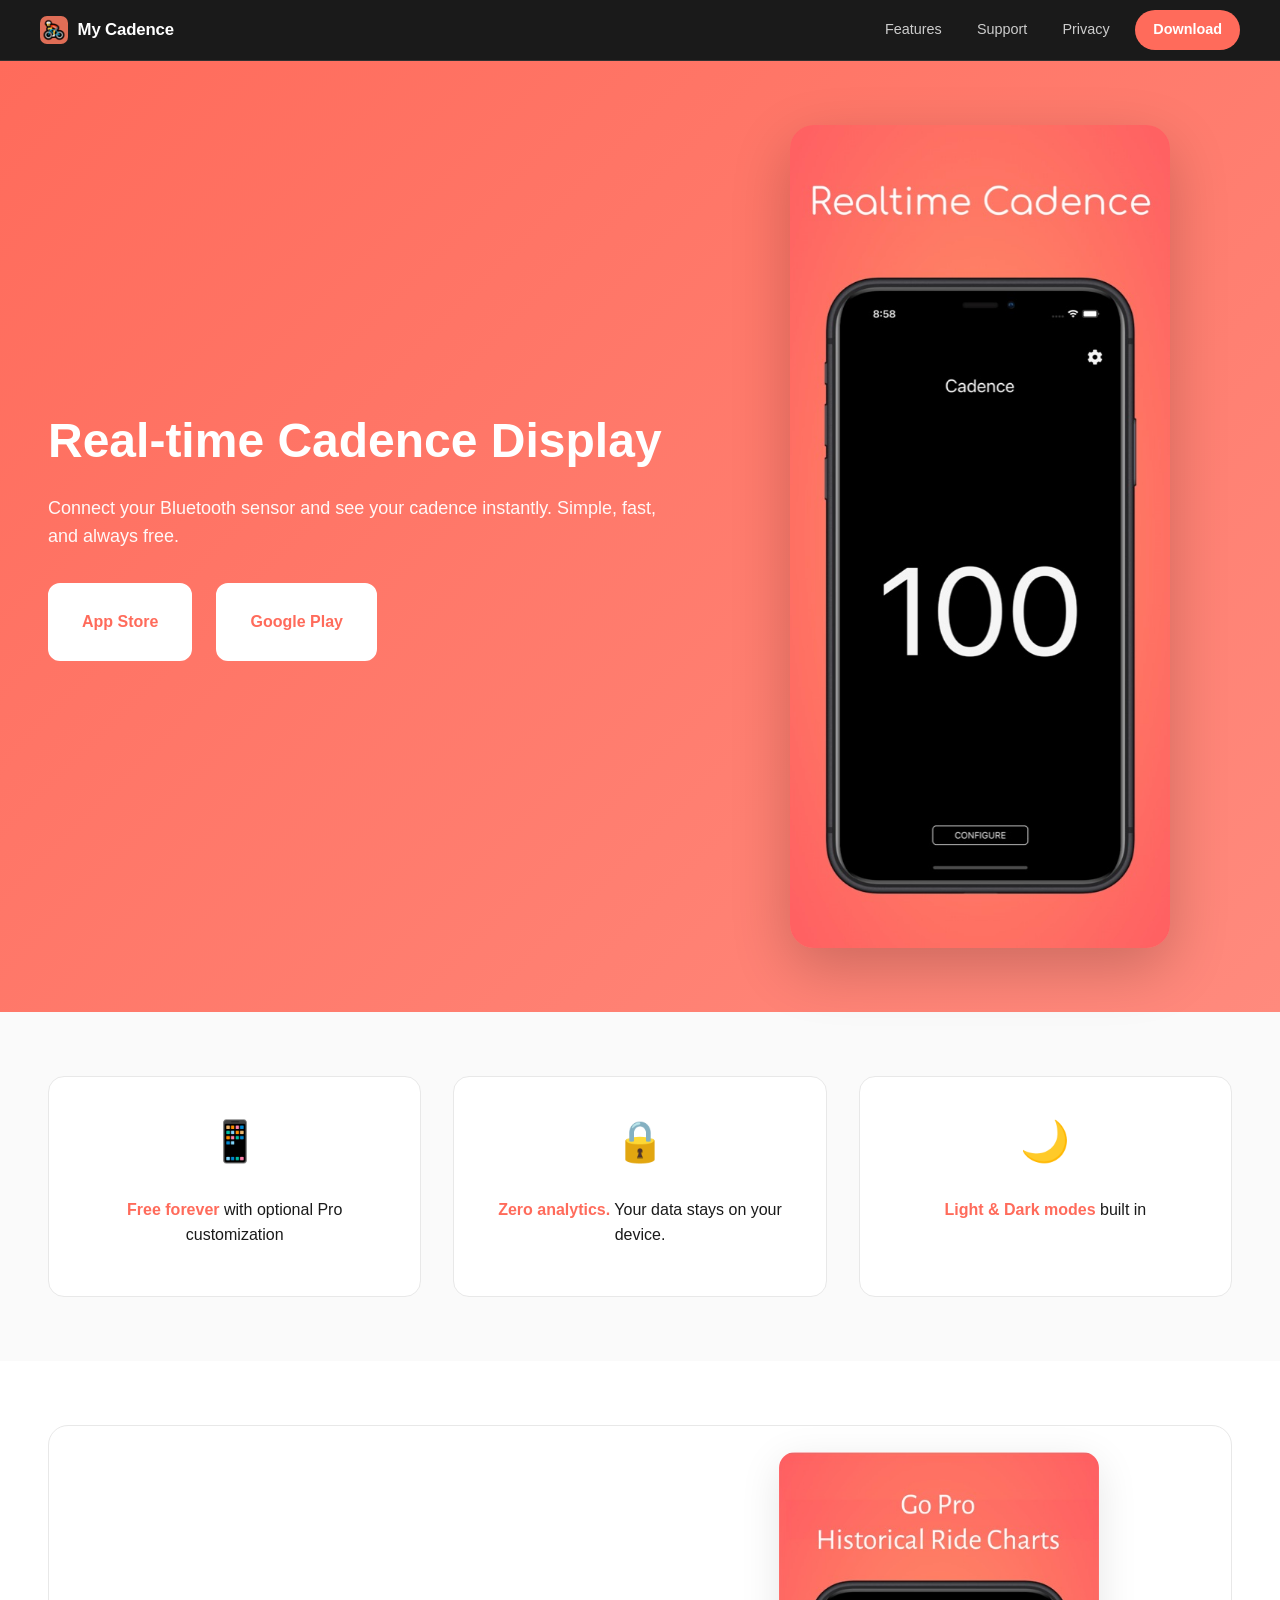
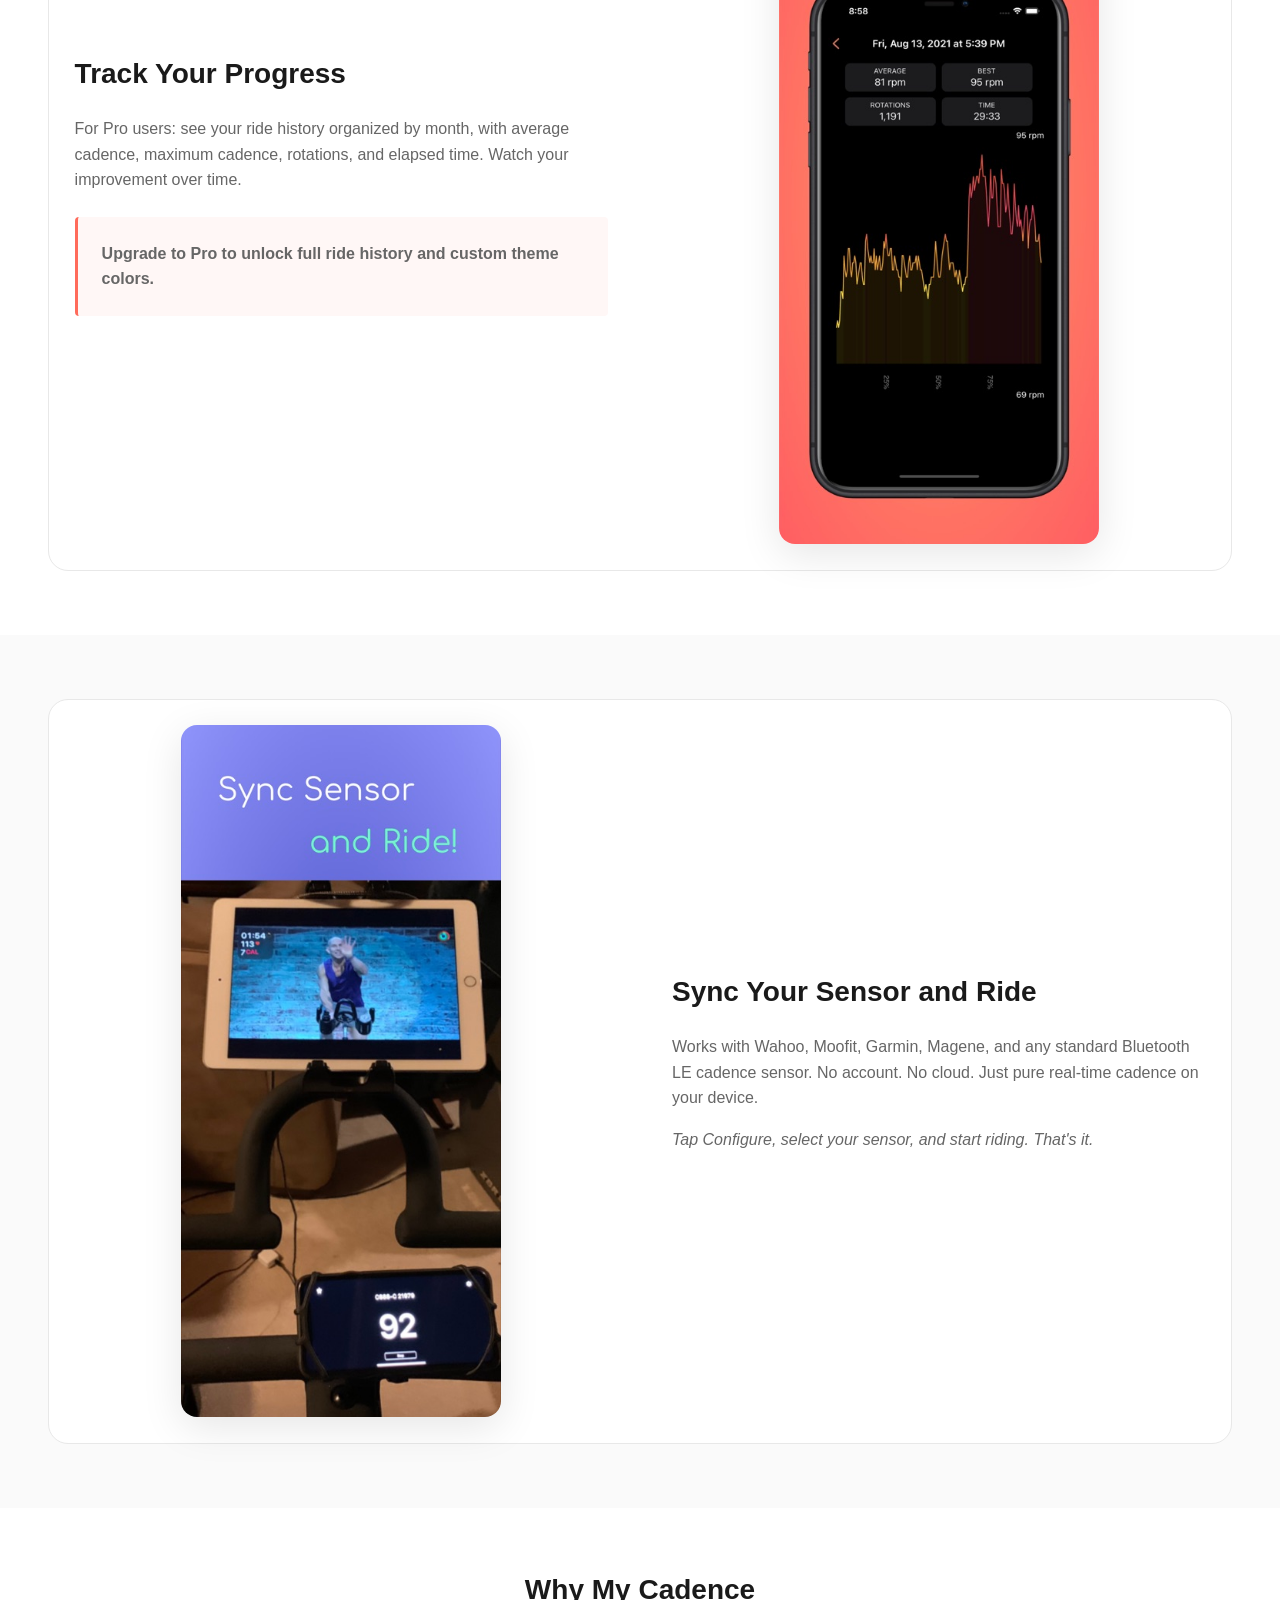
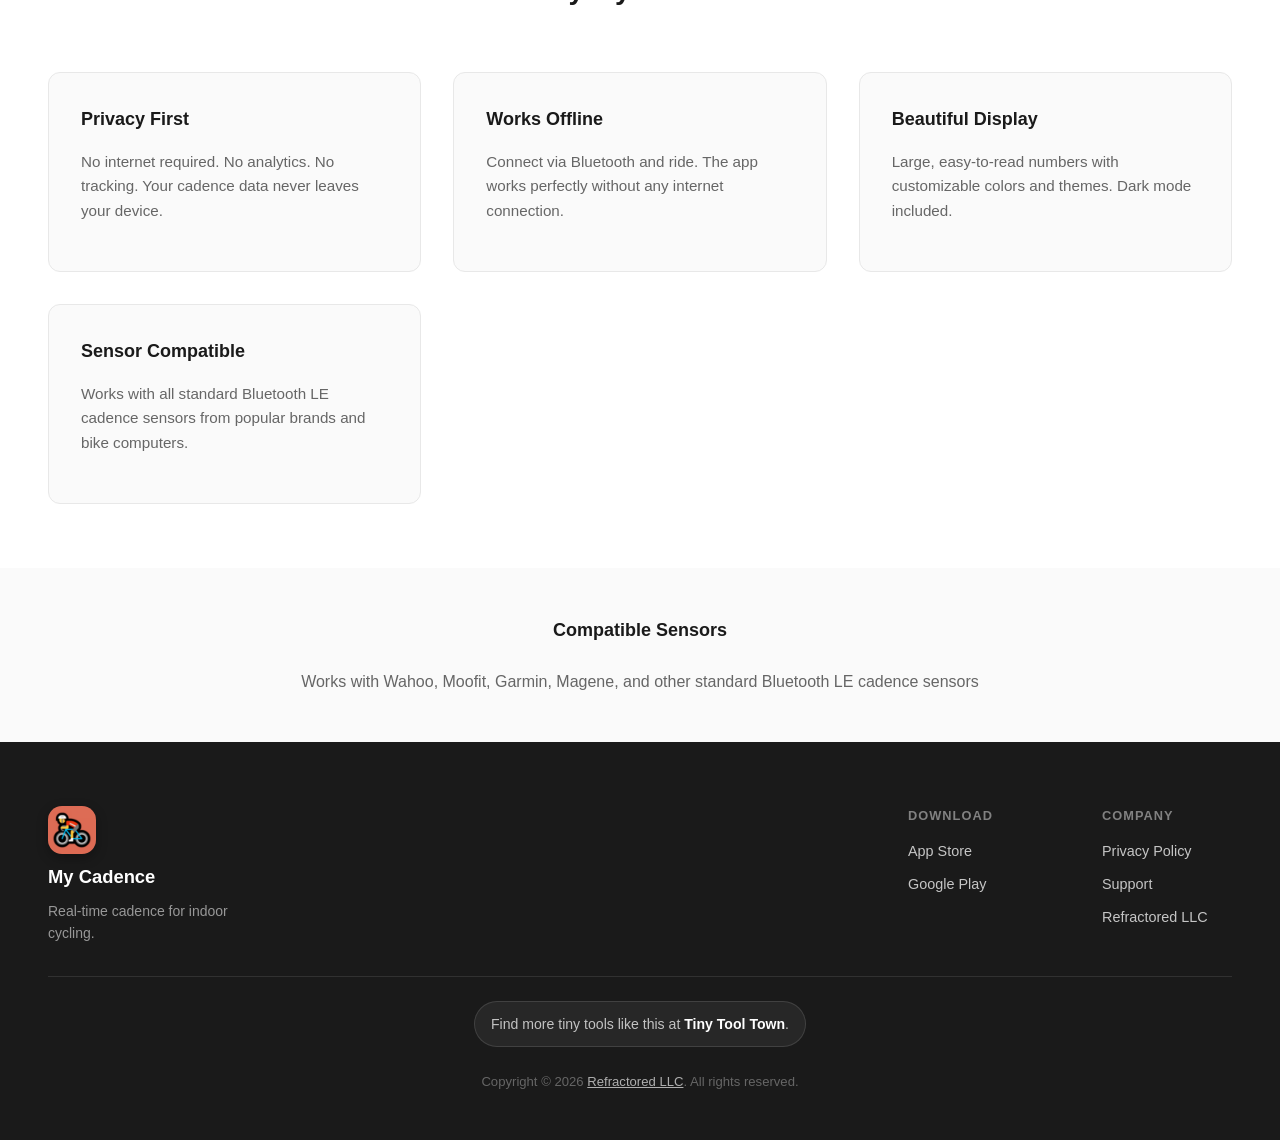
==== commit 25a56edd: "Add Tiny Tool Town footer note Co-authored-by: Copilot <223556219+Copilot@users.noreply.github.com>" ====
--- a/index.html
+++ b/index.html
@@ -194,6 +194,7 @@
                 </div>
             </div>
             <div class="footer-divider"></div>
+            <p class="footer-tools">Find more tiny tools like this at <a href="https://www.tinytooltown.com/" target="_blank" rel="noopener">Tiny Tool Town</a>.</p>
             <div class="footer-legal">
                 <p>Copyright &copy; 2026 <a href="https://www.refractored.com/" target="_blank" rel="noopener">Refractored LLC</a>. All rights reserved.</p>
             </div>
--- a/styles.css
+++ b/styles.css
@@ -495,6 +495,28 @@
     margin: var(--spacing-lg) 0 var(--spacing-md);
 }
 
+.footer-tools {
+    width: fit-content;
+    margin: 0 auto var(--spacing-md);
+    padding: 0.65rem 1rem;
+    border: 1px solid rgba(255, 255, 255, 0.12);
+    border-radius: 999px;
+    background: rgba(255, 255, 255, 0.06);
+    color: rgba(255, 255, 255, 0.72);
+    font-size: 0.88rem;
+    text-align: center;
+}
+
+.footer-tools a {
+    color: #fff;
+    font-weight: 700;
+    text-decoration: none;
+}
+
+.footer-tools a:hover {
+    text-decoration: underline;
+}
+
 .footer-legal {
     text-align: center;
     font-size: 0.82rem;
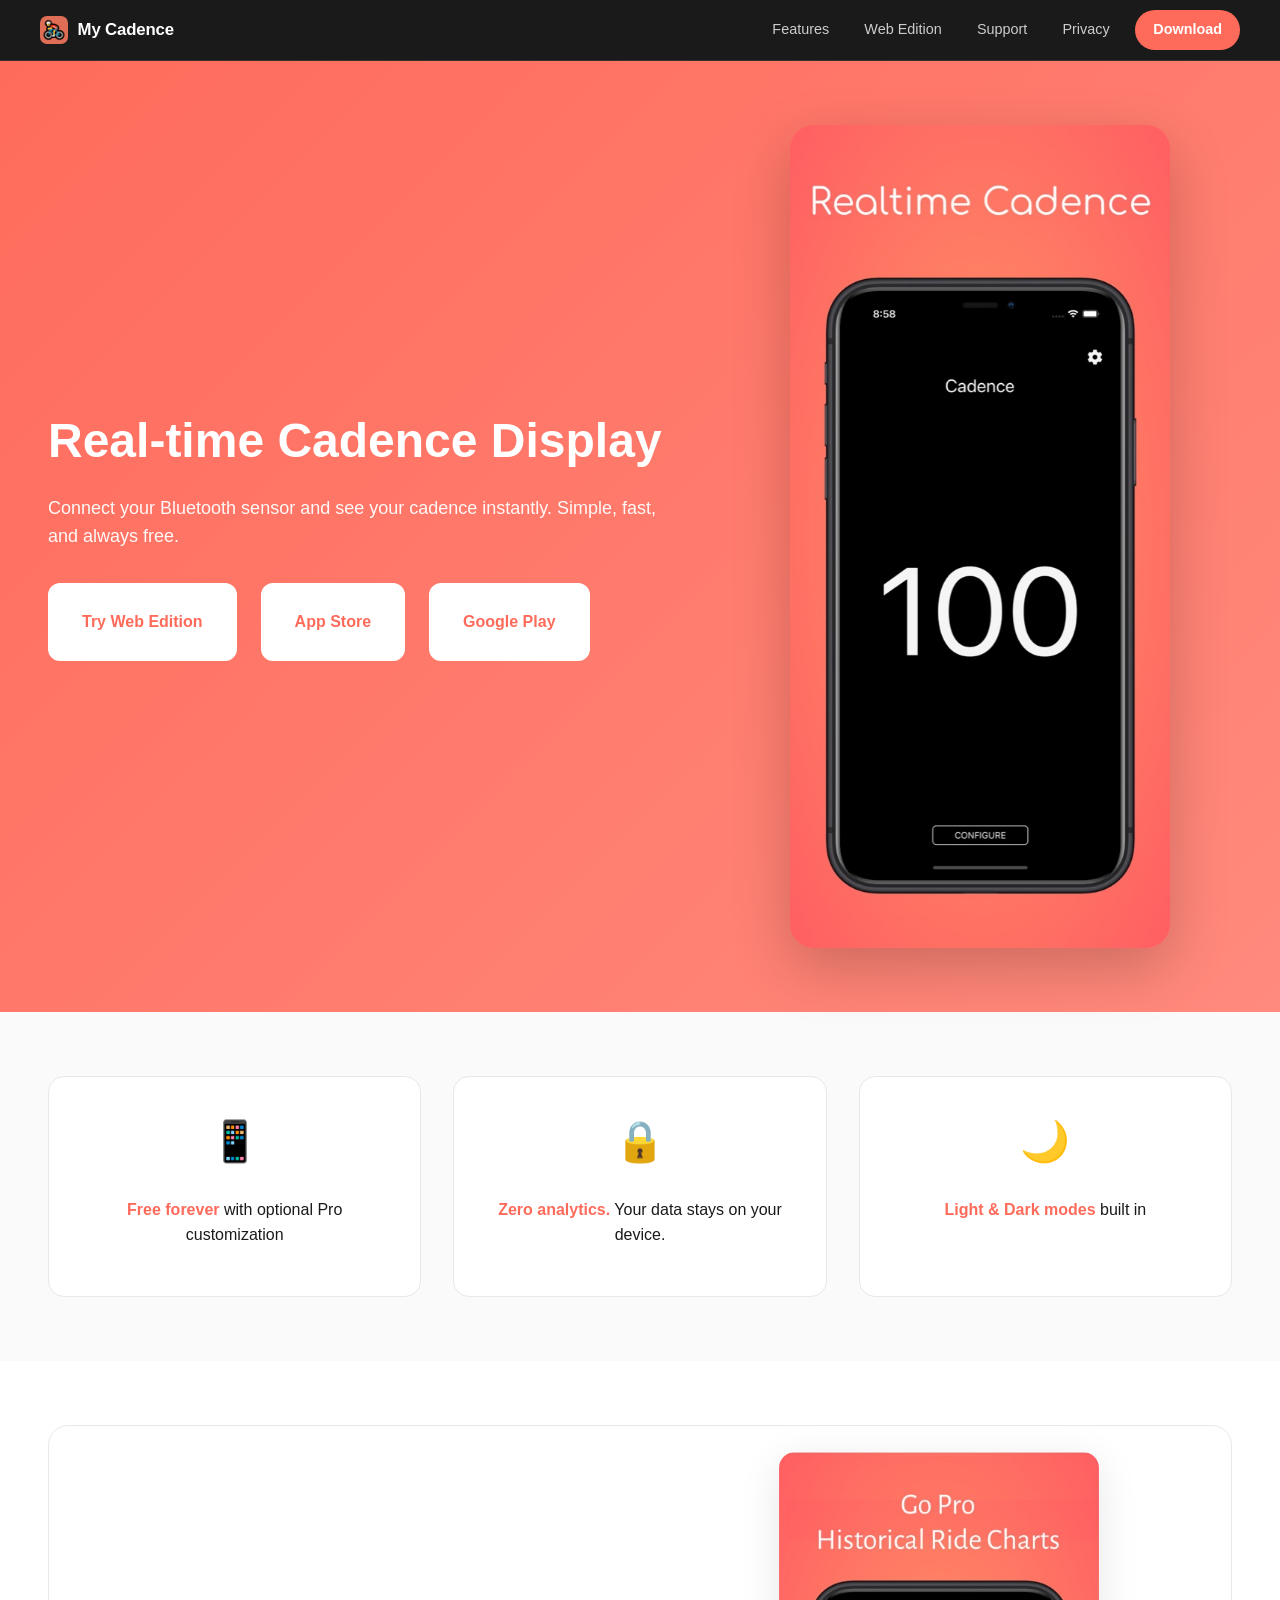
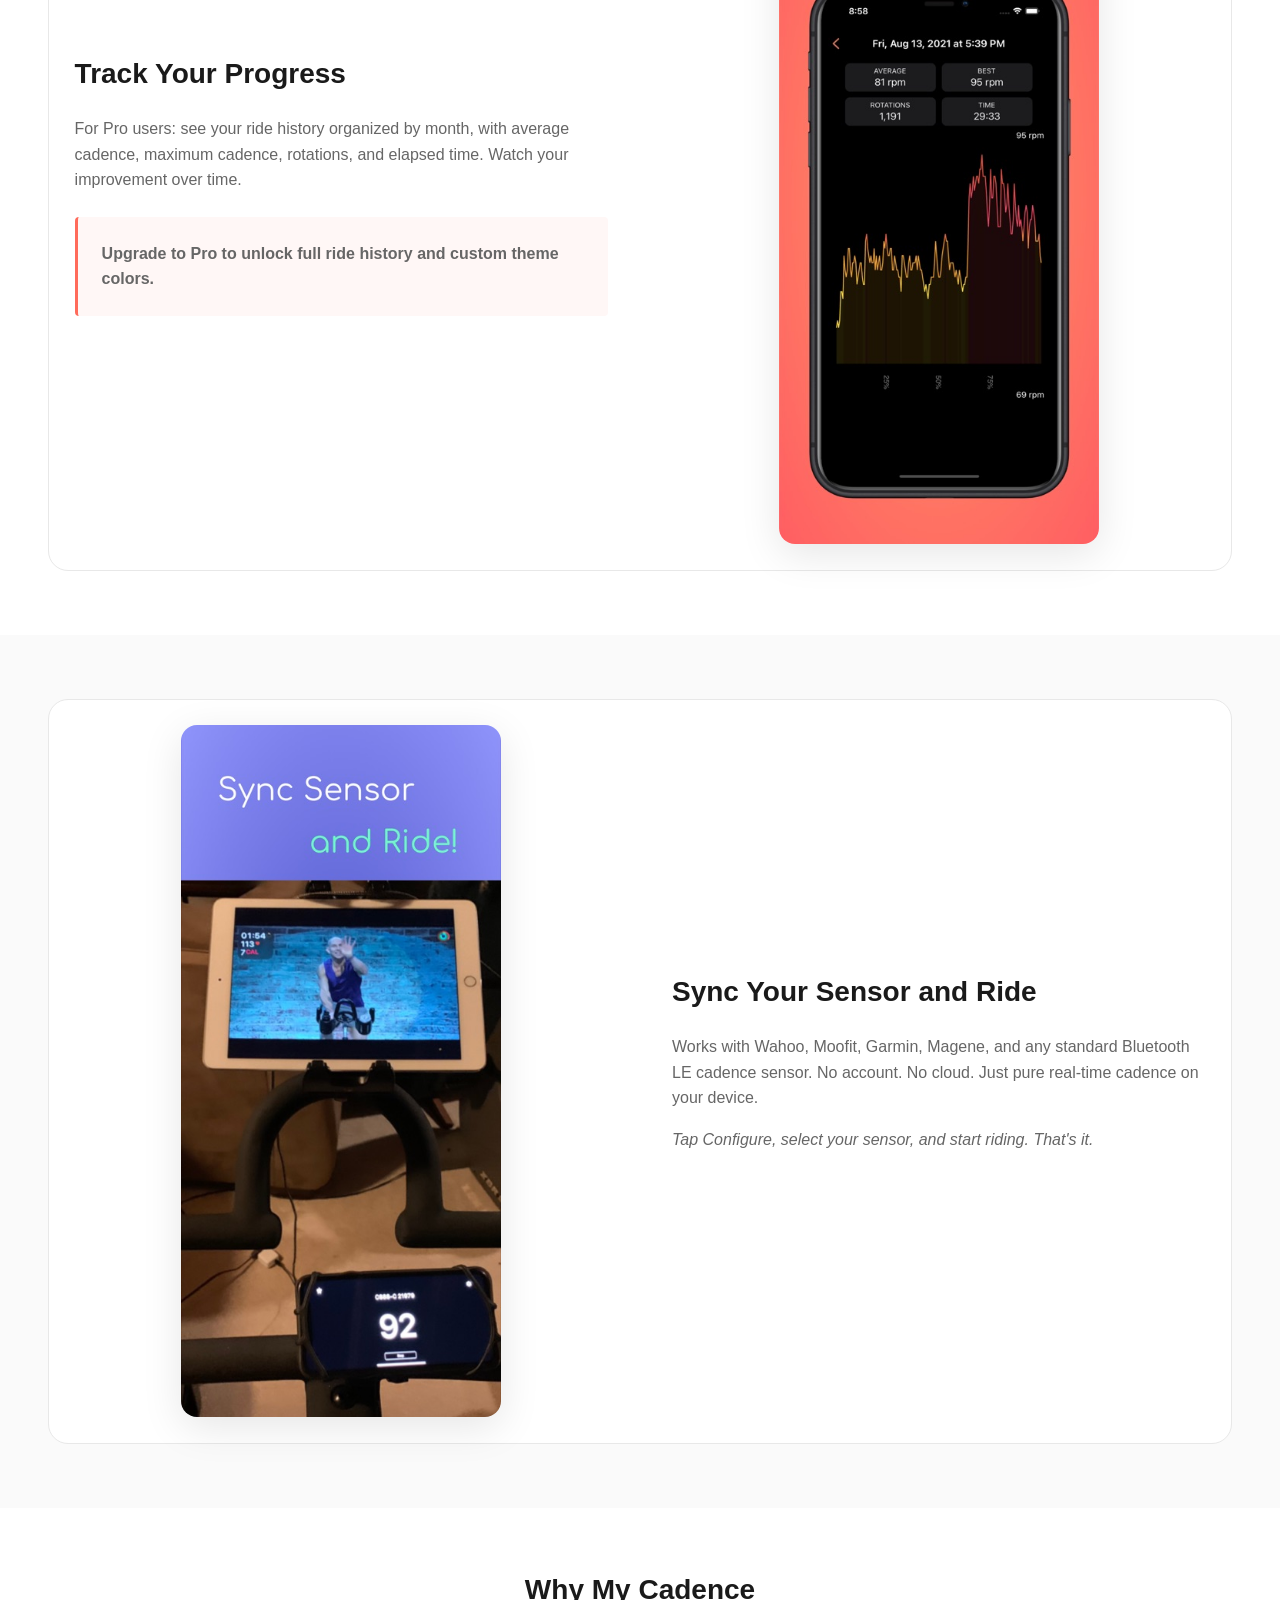
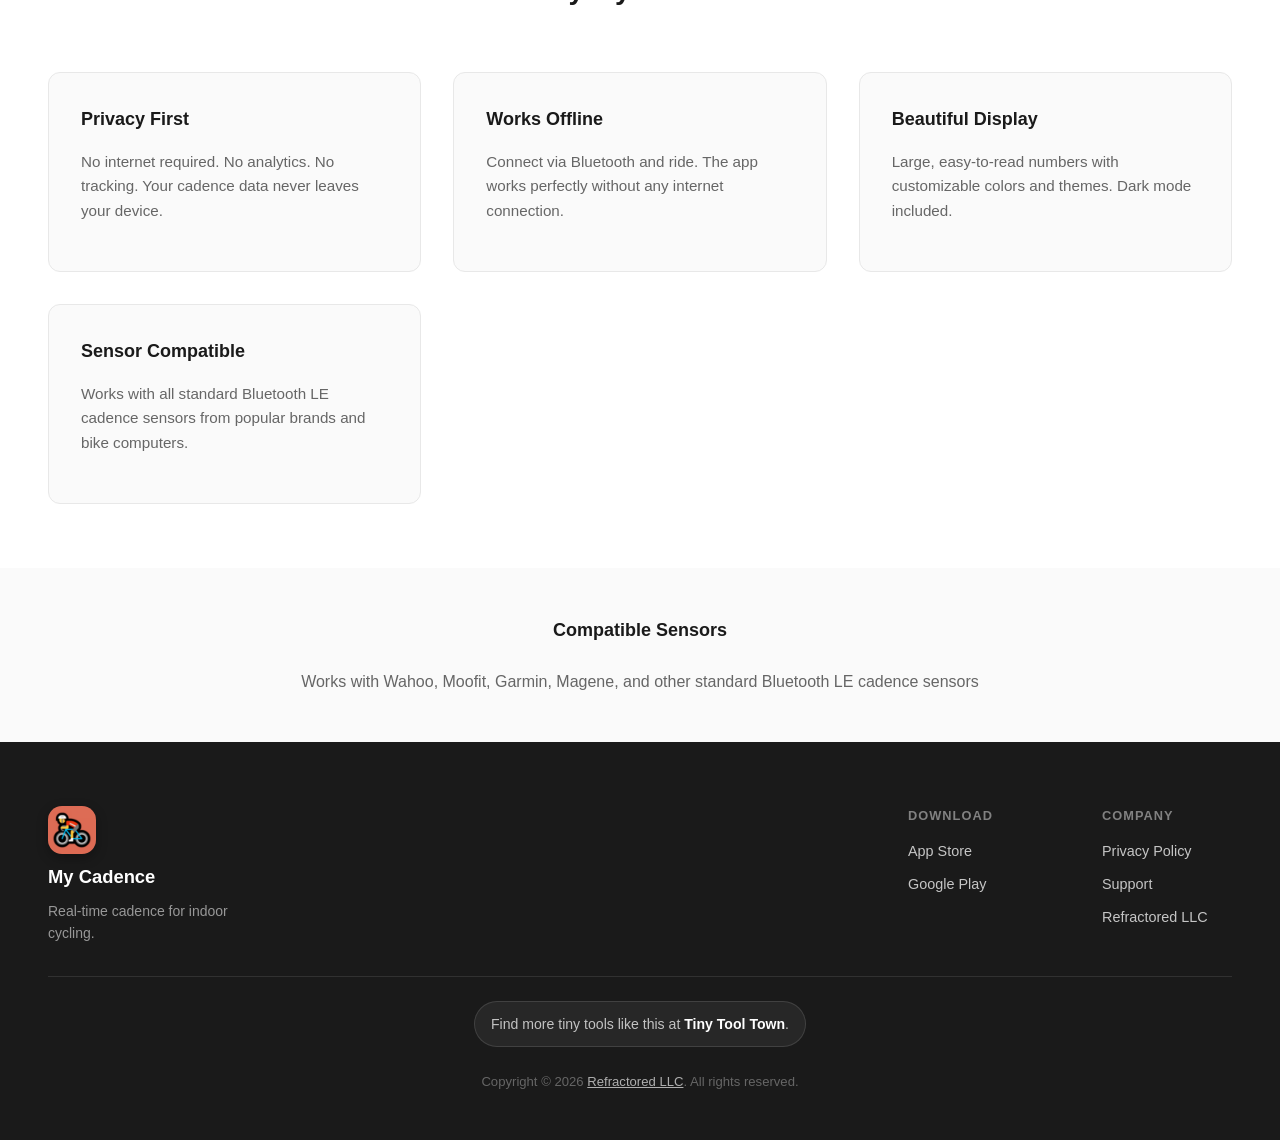
==== commit a9526c22: "Add Web Edition with Bluetooth support and update README and sitemap" ====
--- a/index.html
+++ b/index.html
@@ -62,6 +62,7 @@
             </a>
             <nav class="navbar-links" aria-label="Site navigation">
                 <a href="#features">Features</a>
+                <a href="web-edition.html">Web Edition</a>
                 <a href="mailto:hello@refractored.com?subject=My%20Cadence%20Support">Support</a>
                 <a href="https://www.refractored.com/about/" target="_blank" rel="noopener">Privacy</a>
                 <a href="https://apps.apple.com/us/app/my-cadence/id1545730360" class="navbar-cta" target="_blank" rel="noopener">Download</a>
@@ -77,6 +78,9 @@
                 <h1>Real-time Cadence Display</h1>
                 <p class="hero-subtitle">Connect your Bluetooth sensor and see your cadence instantly. Simple, fast, and always free.</p>
                 <div class="cta-buttons">
+                    <a href="web-edition.html" class="btn btn-primary">
+                        <span class="btn-label">Try Web Edition</span>
+                    </a>
                     <a href="https://apps.apple.com/us/app/my-cadence/id1545730360" class="btn btn-primary" target="_blank" rel="noopener">
                         <span class="btn-label">App Store</span>
                     </a>
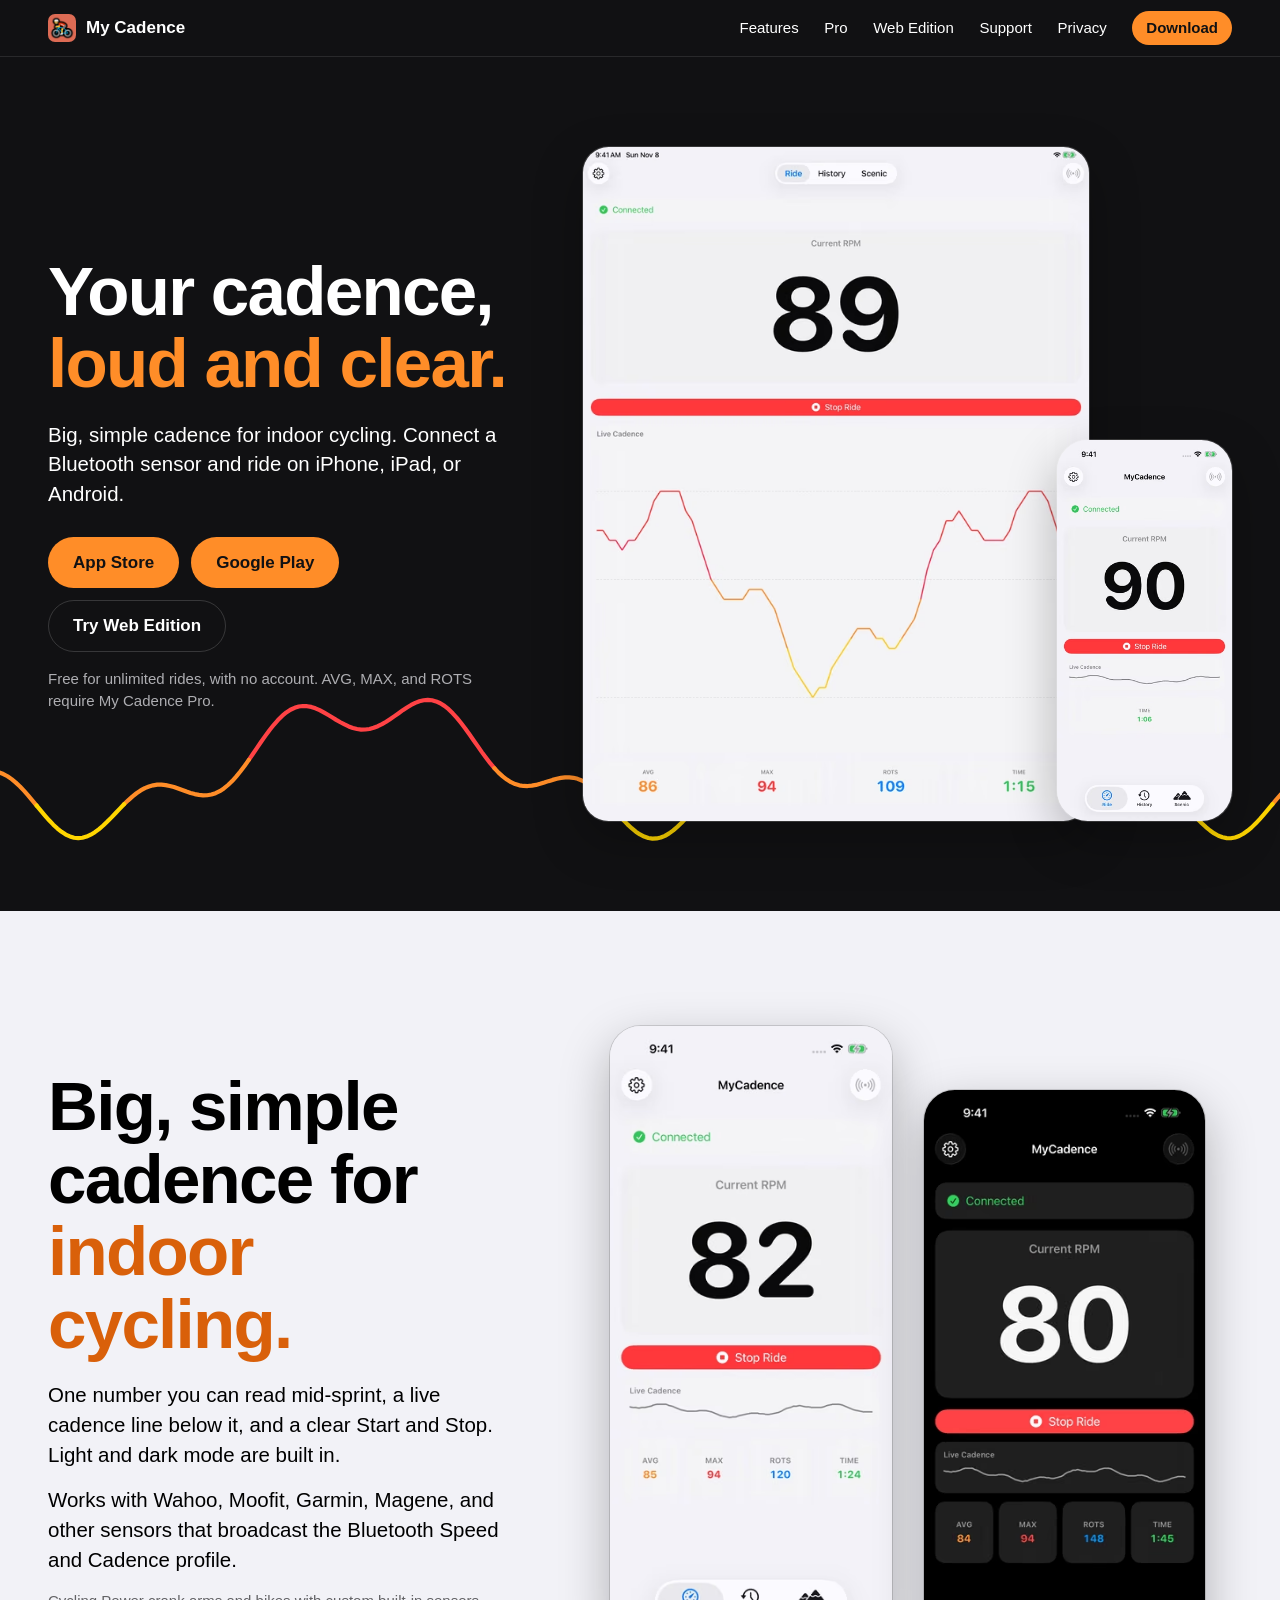
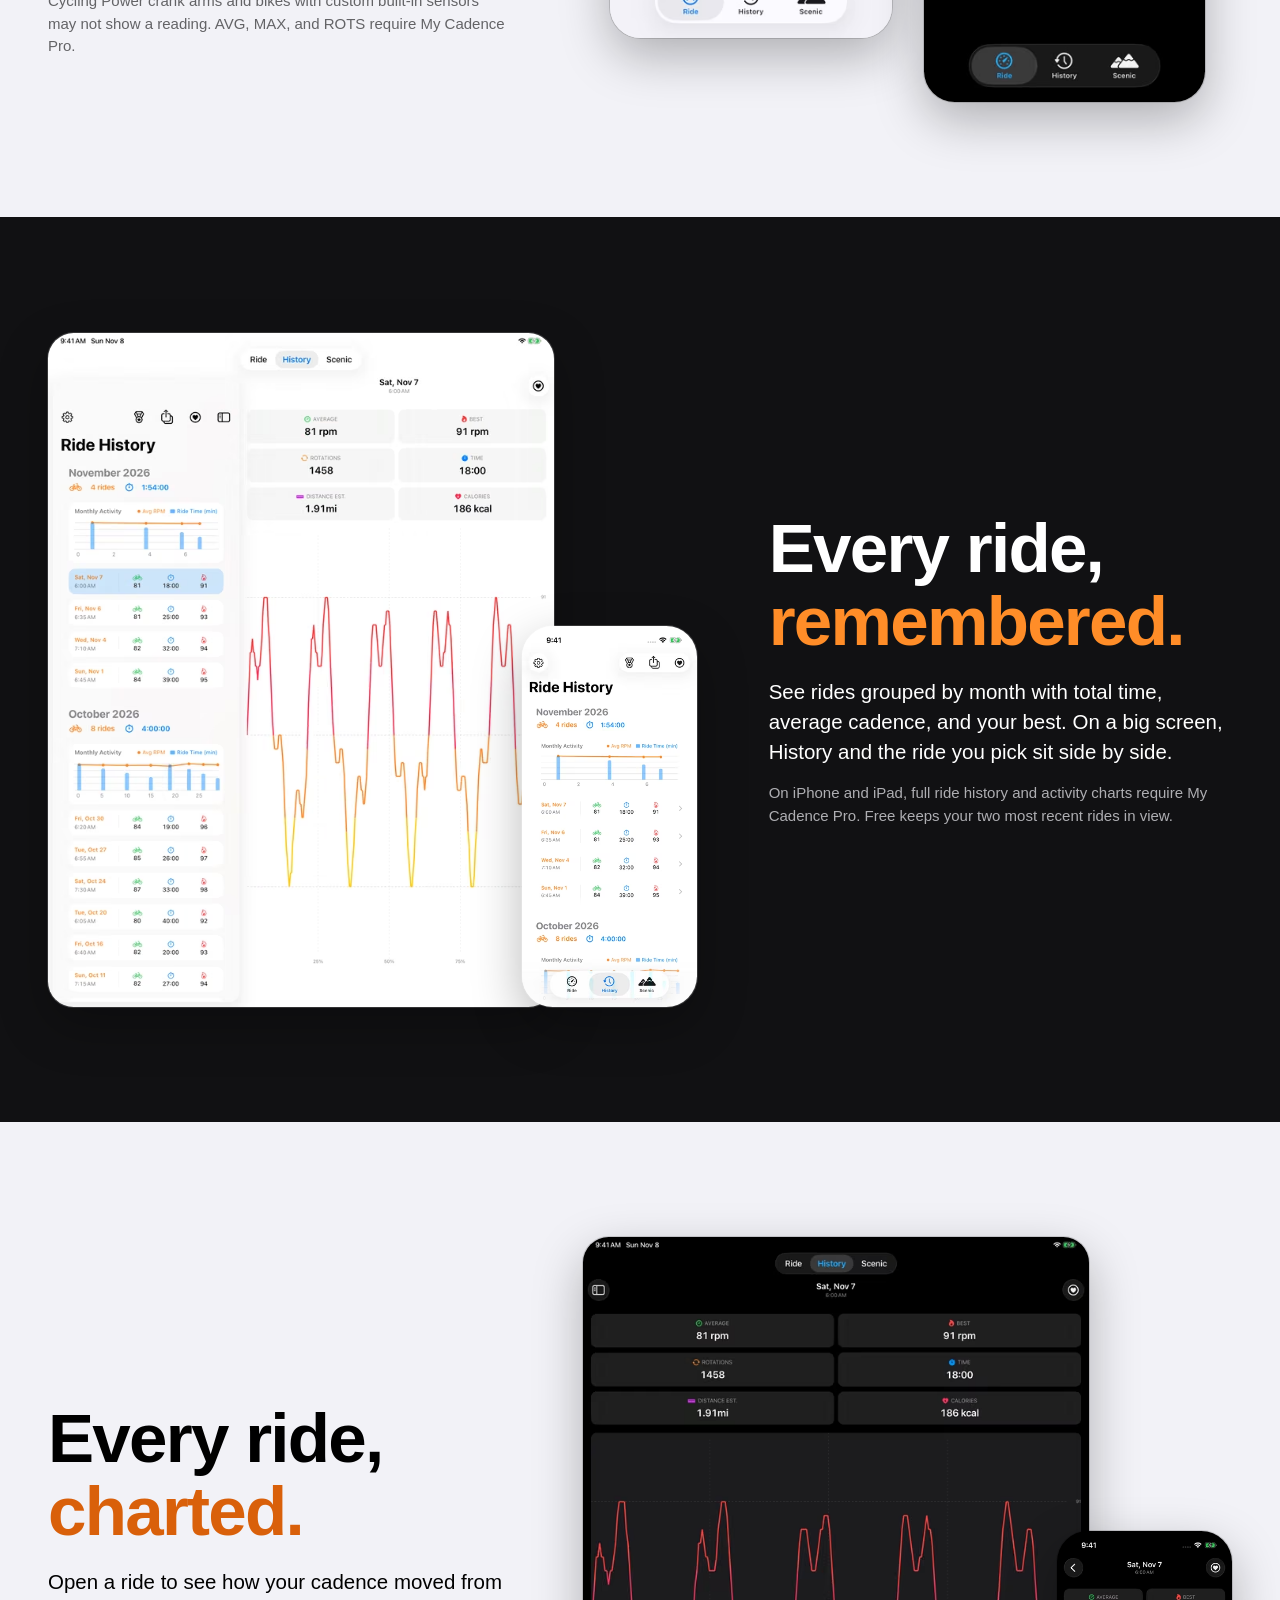
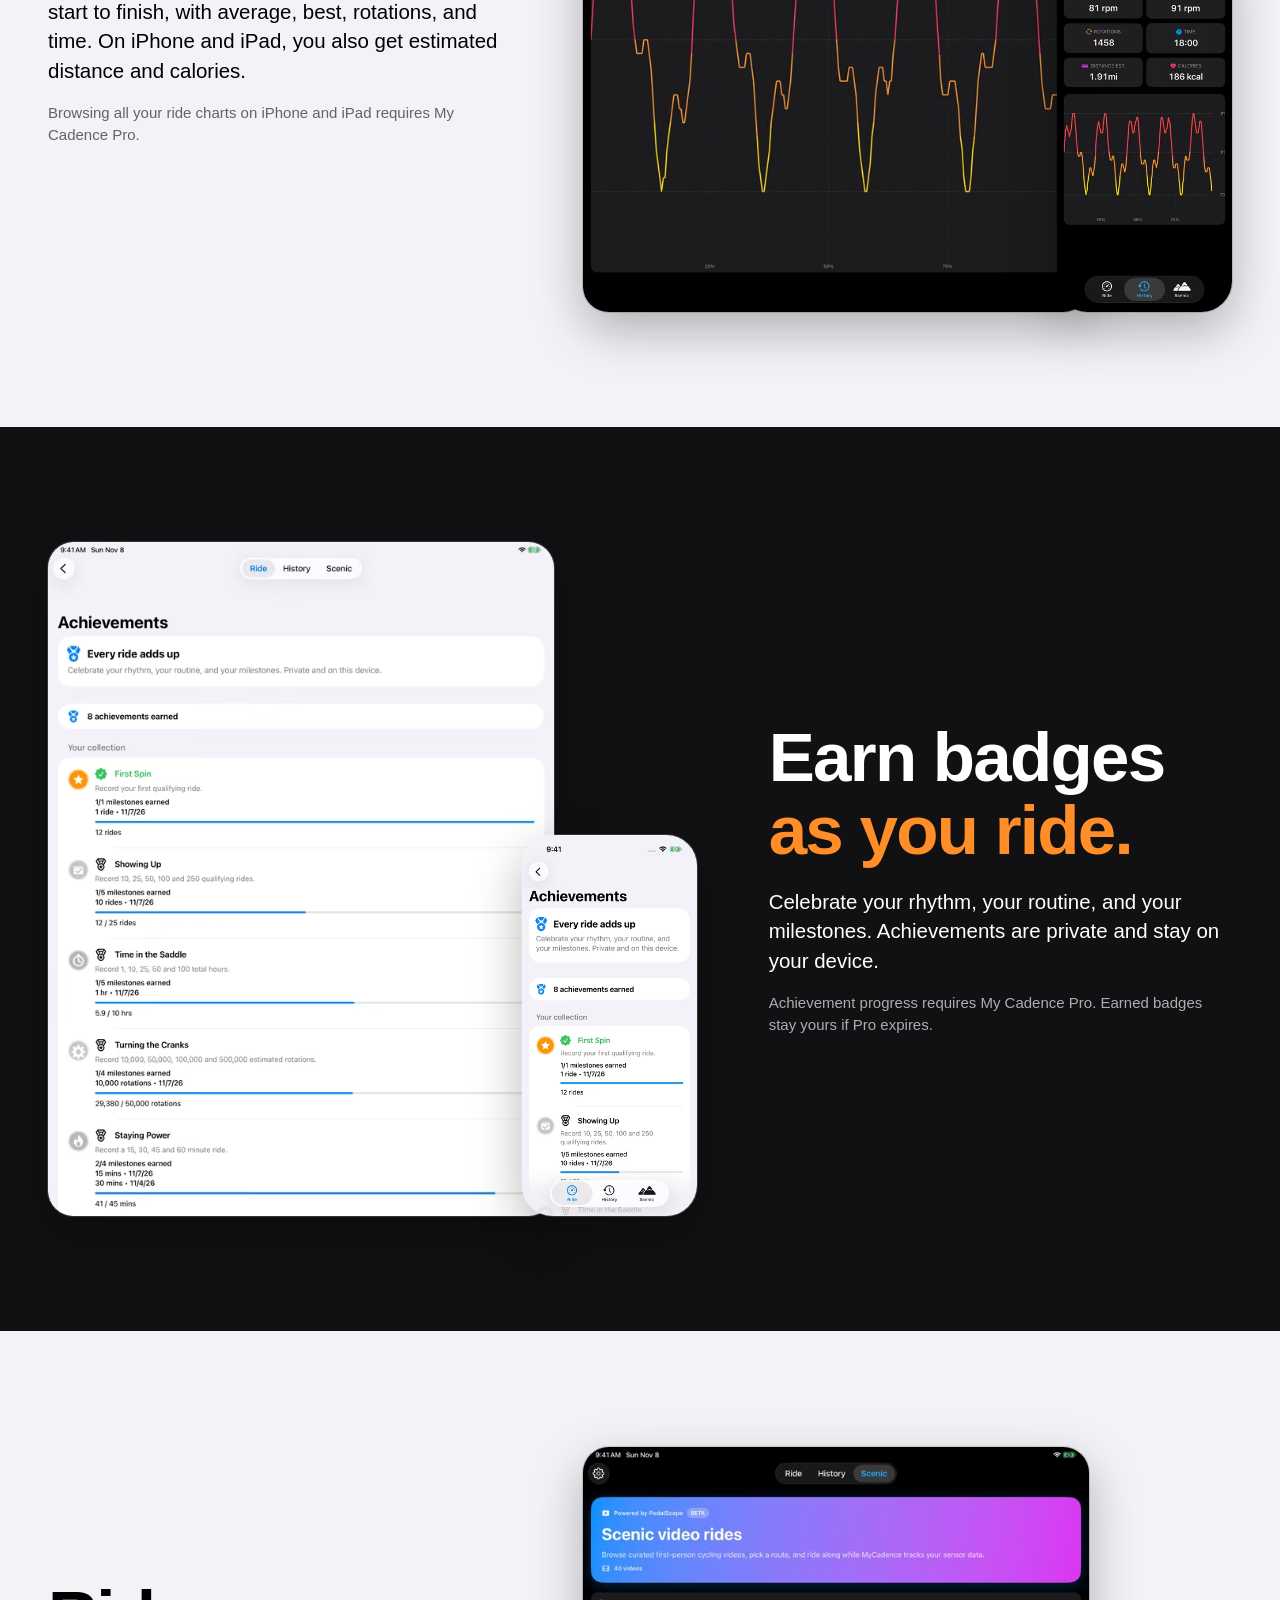
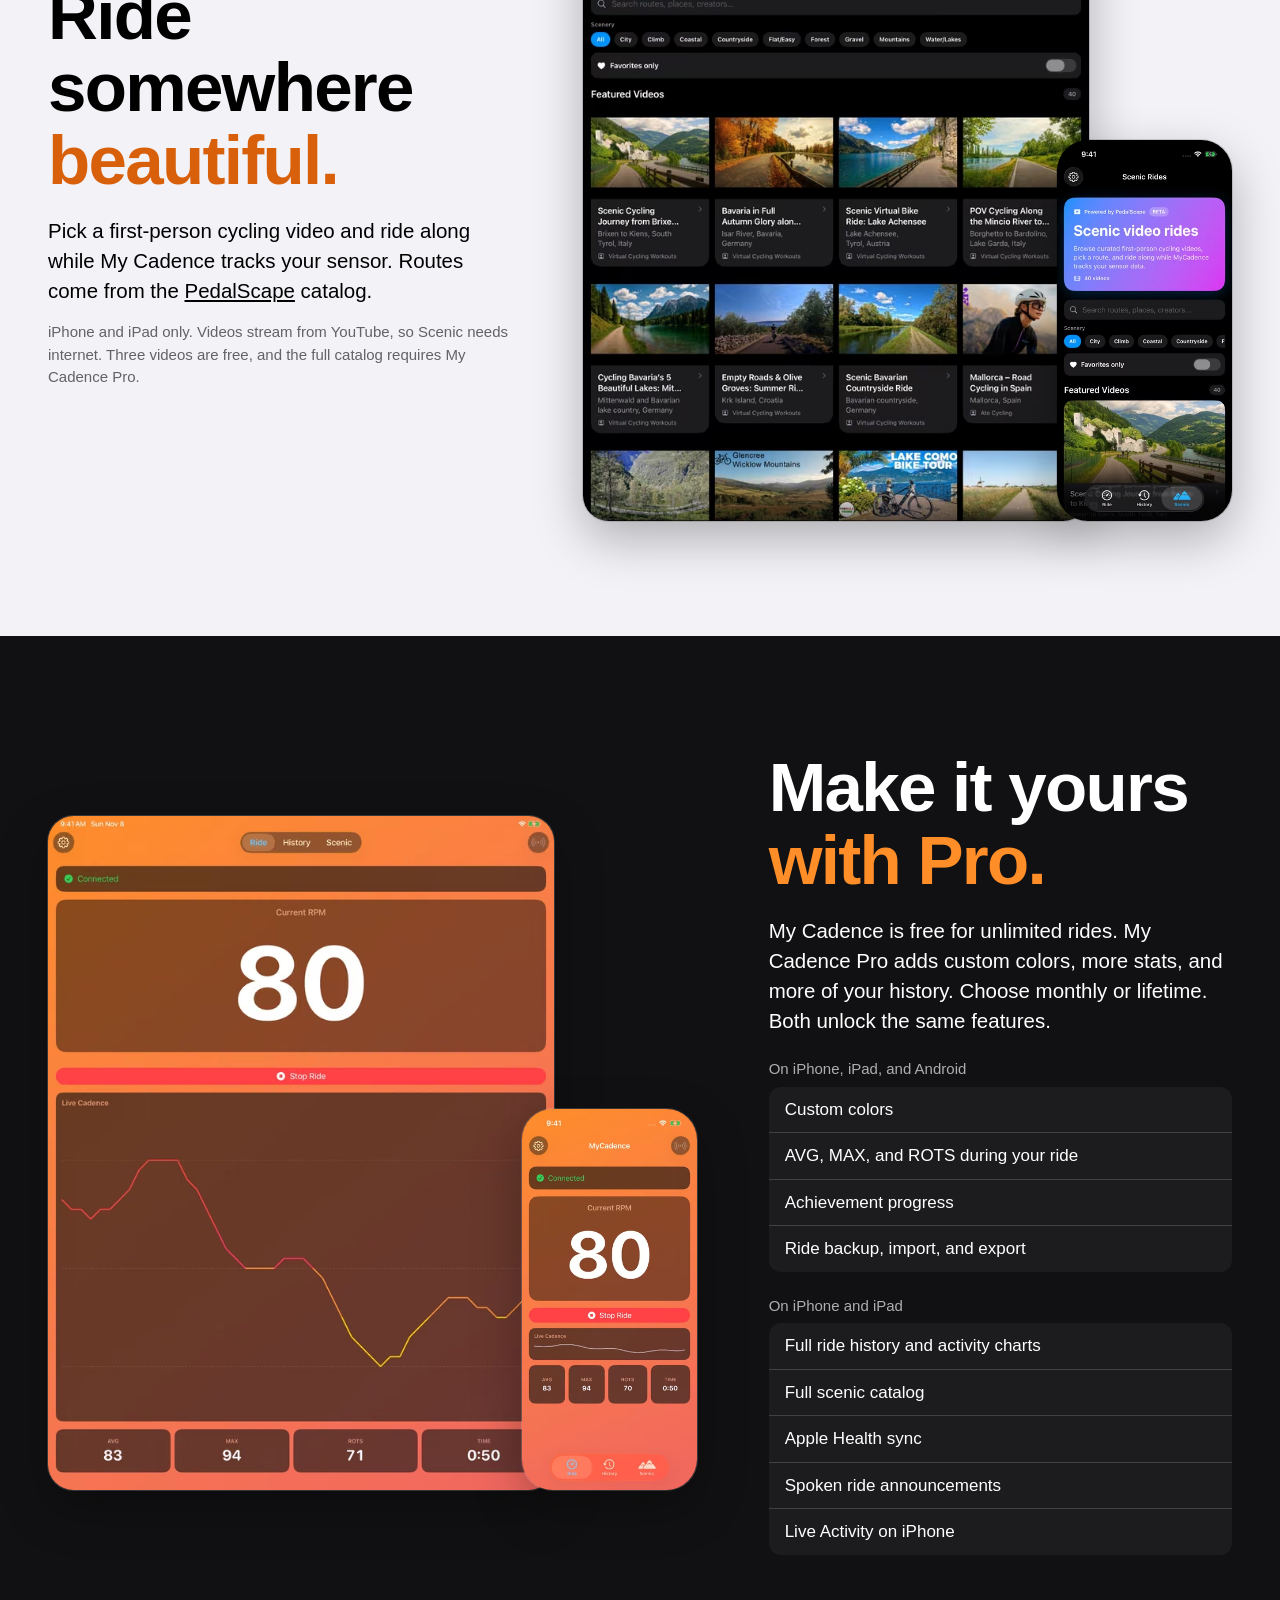
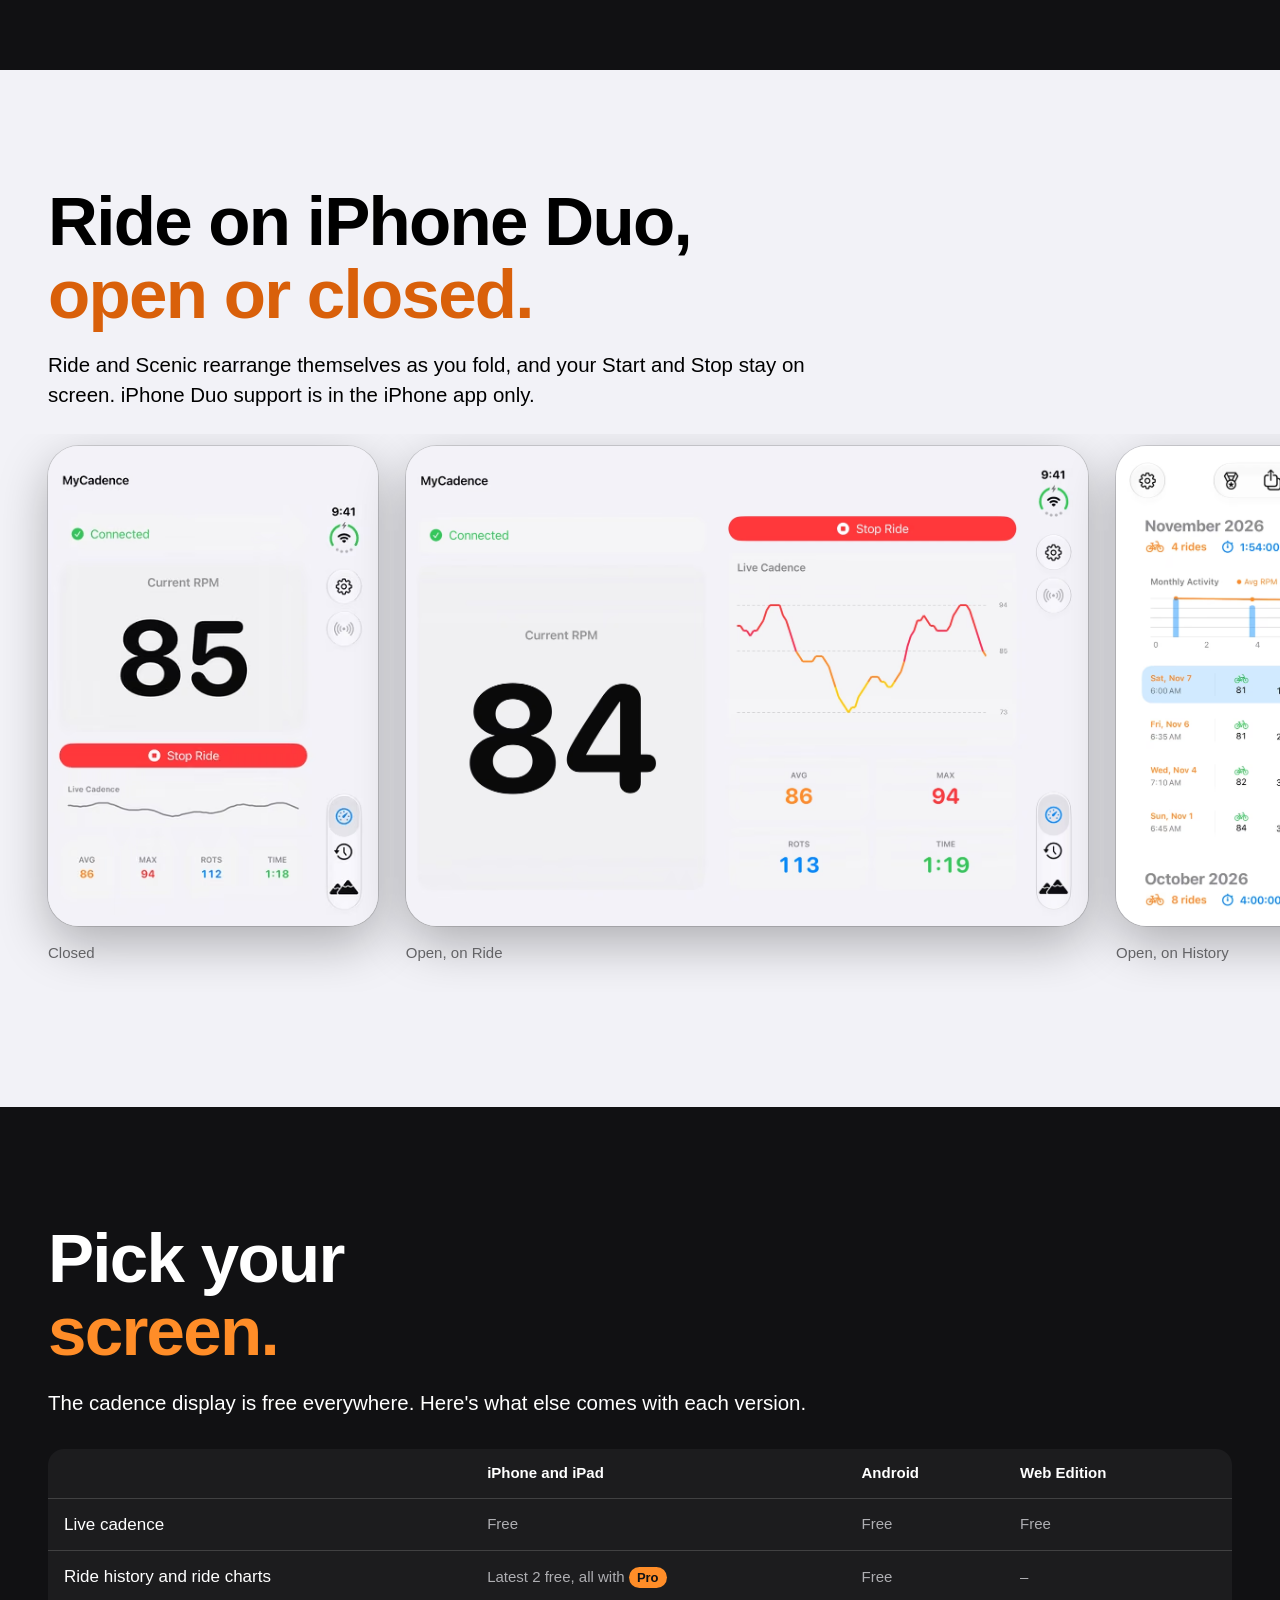
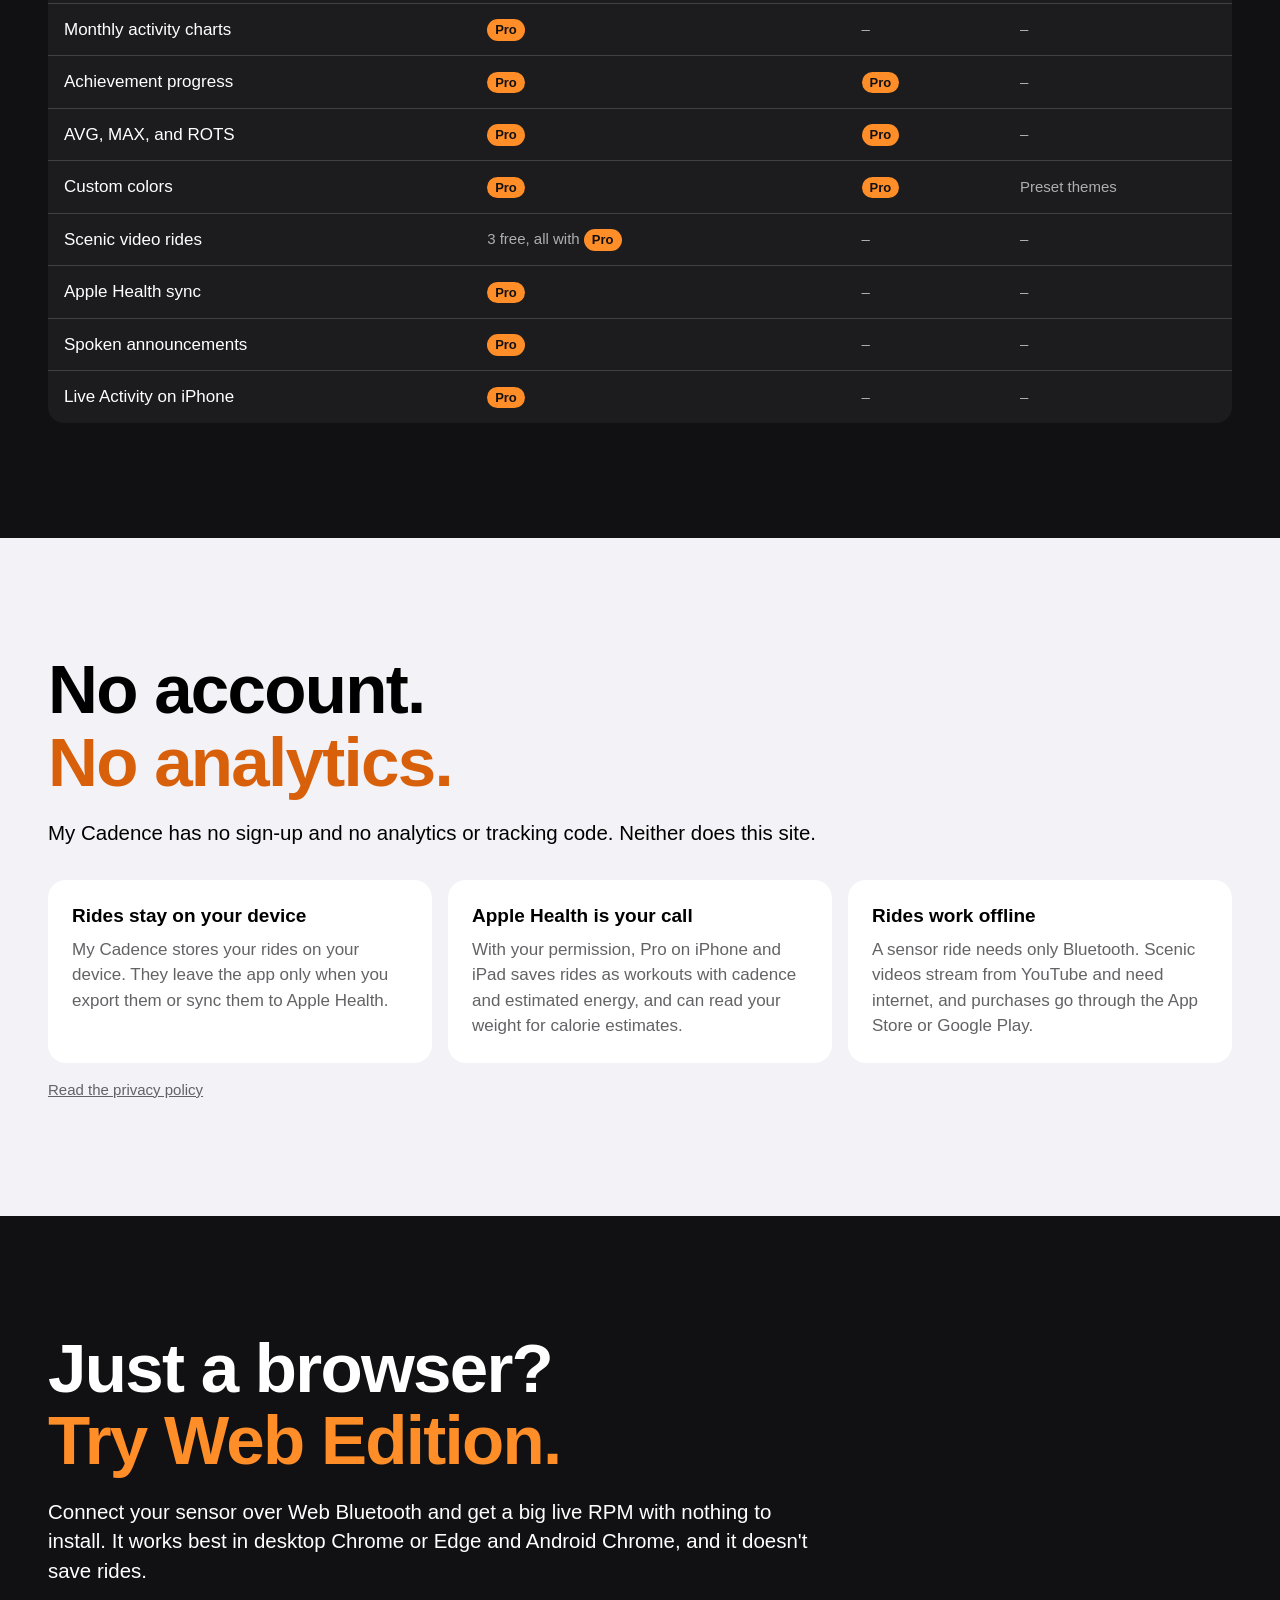
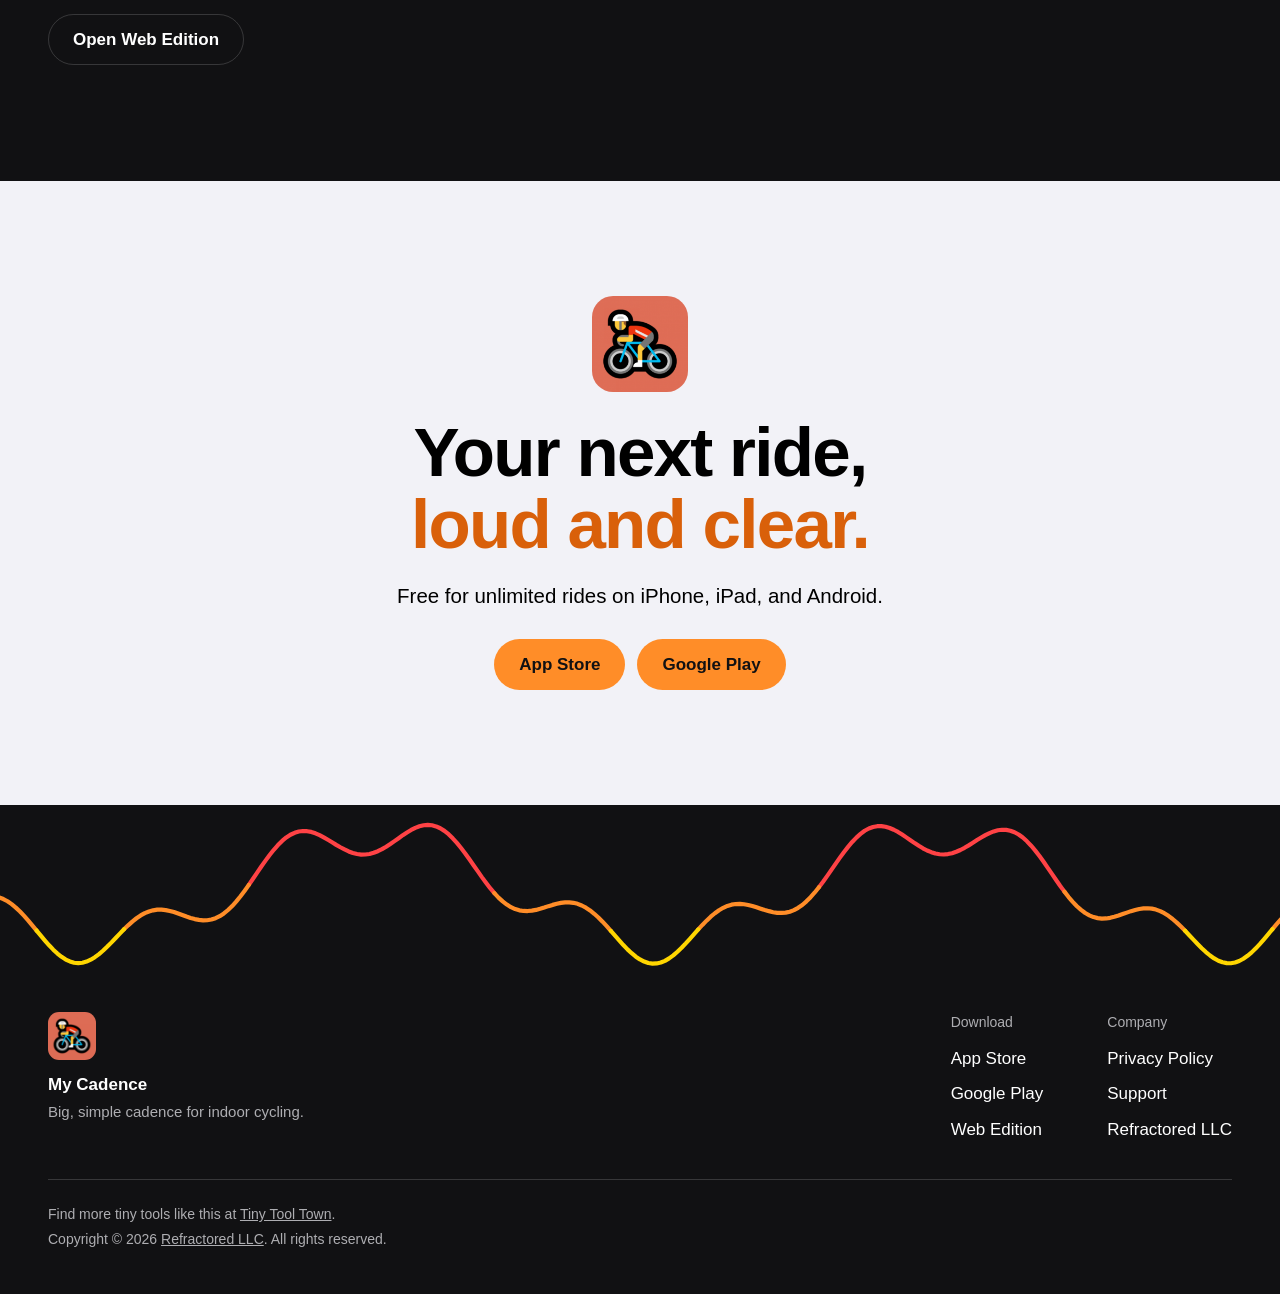
==== commit bcc5ba48: "Redesign the site around the new App Store look Rebuild the homepage with near-black and light bands" ====
--- a/index.html
+++ b/index.html
@@ -2,208 +2,398 @@
 <html lang="en">
 <head>
     <meta charset="UTF-8">
-    <meta name="viewport" content="width=device-width, initial-scale=1.0">
-    <meta name="description" content="My Cadence - Real-time cadence display for indoor cycling. Simple, free, and privacy-first.">
-        <meta name="robots" content="index, follow, max-image-preview:large">
-        <meta name="author" content="My Cadence">
-    <meta name="theme-color" content="#FF6B5B">
-    <title>My Cadence - Real-time Cadence Display for Indoor Cycling</title>
-        <meta property="og:type" content="website">
-        <meta property="og:title" content="My Cadence - Real-time Cadence Display for Indoor Cycling">
-        <meta property="og:description" content="Connect your Bluetooth cadence sensor and see live RPM instantly. Privacy-first, offline-friendly, and free forever.">
-        <meta property="og:url" content="https://jamesmontemagno.github.io/mycadence-landing/">
-        <meta property="og:image" content="https://jamesmontemagno.github.io/mycadence-landing/assets/images/hero-optimized.jpg">
-        <meta property="og:image:width" content="508">
-        <meta property="og:image:height" content="1100">
-        <meta property="og:image:alt" content="My Cadence app showing a live cadence reading of 100 RPM.">
-        <meta name="twitter:card" content="summary_large_image">
-        <meta name="twitter:title" content="My Cadence - Real-time Cadence Display for Indoor Cycling">
-        <meta name="twitter:description" content="Connect your Bluetooth cadence sensor and see live RPM instantly. Privacy-first, offline-friendly, and free forever.">
-        <meta name="twitter:image" content="https://jamesmontemagno.github.io/mycadence-landing/assets/images/hero-optimized.jpg">
-        <link rel="canonical" href="https://jamesmontemagno.github.io/mycadence-landing/">
-        <link rel="icon" type="image/png" sizes="16x16" href="assets/icons/favicon-16.png">
-        <link rel="icon" type="image/png" sizes="32x32" href="assets/icons/favicon-32.png">
-        <link rel="apple-touch-icon" sizes="180x180" href="assets/icons/icon-180.png">
-        <link rel="manifest" href="site.webmanifest">
-        <link rel="sitemap" type="application/xml" href="sitemap.xml">
+    <meta name="viewport" content="width=device-width, initial-scale=1">
+    <meta name="color-scheme" content="light dark">
+    <title>My Cadence: Big, Simple Cadence for Indoor Cycling</title>
+    <meta name="description" content="My Cadence is a big, simple cadence display for indoor cycling on iPhone, iPad, and Android. Connect a Bluetooth sensor and ride. No account and no analytics.">
+    <meta name="robots" content="index, follow, max-image-preview:large">
+    <meta name="author" content="Refractored LLC">
+    <meta name="theme-color" content="#111113">
+    <meta property="og:type" content="website">
+    <meta property="og:site_name" content="My Cadence">
+    <meta property="og:title" content="My Cadence: Your cadence, loud and clear.">
+    <meta property="og:description" content="Big, simple cadence for indoor cycling on iPhone, iPad, and Android. No account and no analytics.">
+    <meta property="og:url" content="https://mycadence.app/">
+    <meta property="og:image" content="https://mycadence.app/assets/images/og-card.jpg">
+    <meta property="og:image:width" content="1200">
+    <meta property="og:image:height" content="630">
+    <meta property="og:image:alt" content="The headline “Your cadence, loud and clear.” beside My Cadence on iPhone showing 90 RPM, with a cadence line running behind it.">
+    <meta name="twitter:card" content="summary_large_image">
+    <meta name="twitter:title" content="My Cadence: Your cadence, loud and clear.">
+    <meta name="twitter:description" content="Big, simple cadence for indoor cycling on iPhone, iPad, and Android. No account and no analytics.">
+    <meta name="twitter:image" content="https://mycadence.app/assets/images/og-card.jpg">
+    <link rel="canonical" href="https://mycadence.app/">
+    <link rel="icon" type="image/png" sizes="16x16" href="assets/icons/favicon-16.png">
+    <link rel="icon" type="image/png" sizes="32x32" href="assets/icons/favicon-32.png">
+    <link rel="apple-touch-icon" sizes="180x180" href="assets/icons/icon-180.png">
+    <link rel="manifest" href="site.webmanifest">
+    <link rel="sitemap" type="application/xml" href="sitemap.xml">
     <link rel="stylesheet" href="styles.css">
-        <script type="application/ld+json">
-        {
-            "@context": "https://schema.org",
-            "@type": "SoftwareApplication",
-            "name": "My Cadence",
-            "applicationCategory": "HealthApplication",
-            "operatingSystem": "iOS, Android",
-            "description": "Real-time cadence display for indoor cycling with Bluetooth cadence sensors.",
-            "url": "https://jamesmontemagno.github.io/mycadence-landing/",
-            "image": "https://jamesmontemagno.github.io/mycadence-landing/assets/images/hero-optimized.jpg",
-            "offers": {
-                "@type": "Offer",
-                "price": "0",
-                "priceCurrency": "USD"
-            },
-            "downloadUrl": [
-                "https://apps.apple.com/us/app/my-cadence/id1545730360",
-                "https://play.google.com/store/apps/details?id=com.refractored.mycadence"
-            ],
-            "publisher": {
-                "@type": "Organization",
-                "name": "Refractored"
-            }
+    <script type="application/ld+json">
+    {
+        "@context": "https://schema.org",
+        "@type": "SoftwareApplication",
+        "name": "My Cadence",
+        "applicationCategory": "HealthApplication",
+        "operatingSystem": "iOS, iPadOS, Android",
+        "description": "Big, simple cadence display for indoor cycling with Bluetooth cadence sensors.",
+        "url": "https://mycadence.app/",
+        "image": "https://mycadence.app/assets/images/og-card.jpg",
+        "offers": {
+            "@type": "Offer",
+            "price": "0",
+            "priceCurrency": "USD"
+        },
+        "downloadUrl": [
+            "https://apps.apple.com/us/app/my-cadence/id1545730360",
+            "https://play.google.com/store/apps/details?id=com.refractored.mycadence"
+        ],
+        "publisher": {
+            "@type": "Organization",
+            "name": "Refractored"
         }
-        </script>
+    }
+    </script>
 </head>
 <body>
+    <a class="skip-link" href="#main">Skip to content</a>
+
     <header class="navbar">
         <div class="container navbar-inner">
-            <a href="#" class="navbar-brand" aria-label="My Cadence home">
-                <img src="assets/icons/favicon-32.png" alt="" width="28" height="28" class="navbar-icon">
-                <span class="navbar-name">My Cadence</span>
+            <a href="#main" class="brand" aria-label="My Cadence home">
+                <img src="assets/icons/icon-120.png" alt="" width="28" height="28">
+                <span>My Cadence</span>
             </a>
             <nav class="navbar-links" aria-label="Site navigation">
-                <a href="#features">Features</a>
+                <a class="nav-features" href="#features">Features</a>
+                <a class="nav-optional" href="#pro">Pro</a>
                 <a href="web-edition.html">Web Edition</a>
-                <a href="mailto:hello@refractored.com?subject=My%20Cadence%20Support">Support</a>
-                <a href="https://www.refractored.com/about/" target="_blank" rel="noopener">Privacy</a>
-                <a href="https://apps.apple.com/us/app/my-cadence/id1545730360" class="navbar-cta" target="_blank" rel="noopener">Download</a>
+                <a class="nav-optional" href="mailto:hello@refractored.com?subject=My%20Cadence%20Support">Support</a>
+                <a class="nav-optional" href="https://www.refractored.com/about/" target="_blank" rel="noopener">Privacy</a>
+                <a class="navbar-cta" href="#download">Download</a>
             </nav>
         </div>
     </header>
 
-    <main>
-    <!-- Hero Section -->
-    <section class="hero">
-        <div class="container hero-content">
-            <div class="hero-text">
-                <h1>Real-time Cadence Display</h1>
-                <p class="hero-subtitle">Connect your Bluetooth sensor and see your cadence instantly. Simple, fast, and always free.</p>
-                <div class="cta-buttons">
-                    <a href="web-edition.html" class="btn btn-primary">
-                        <span class="btn-label">Try Web Edition</span>
-                    </a>
-                    <a href="https://apps.apple.com/us/app/my-cadence/id1545730360" class="btn btn-primary" target="_blank" rel="noopener">
-                        <span class="btn-label">App Store</span>
-                    </a>
-                    <a href="https://play.google.com/store/apps/details?id=com.refractored.mycadence" class="btn btn-primary" target="_blank" rel="noopener">
-                        <span class="btn-label">Google Play</span>
-                    </a>
-                </div>
-            </div>
-            <div class="hero-image">
-                <img src="assets/images/hero-optimized.jpg" alt="My Cadence displaying real-time cadence of 100 RPM on iPhone" loading="eager" fetchpriority="high" decoding="async" width="508" height="1100">
-            </div>
+    <main id="main" tabindex="-1">
+        <section class="band band-dark hero">
+            <img class="cadence-line" src="assets/images/cadence-line.svg" alt="" width="2880" height="160">
+            <div class="container feature">
+                <div class="feature-text">
+                    <h1>Your cadence, <em>loud and clear.</em></h1>
+                    <p class="lede">Big, simple cadence for indoor cycling. Connect a Bluetooth sensor and ride on iPhone, iPad, or Android.</p>
+                    <div class="actions">
+                        <a class="btn btn-primary" href="https://apps.apple.com/us/app/my-cadence/id1545730360" target="_blank" rel="noopener">App Store</a>
+                        <a class="btn btn-primary" href="https://play.google.com/store/apps/details?id=com.refractored.mycadence" target="_blank" rel="noopener">Google Play</a>
+                        <a class="btn btn-secondary" href="web-edition.html">Try Web Edition</a>
+                    </div>
+                    <p class="note">Free for unlimited rides, with no account. AVG, MAX, and ROTS require My Cadence Pro.</p>
+                </div>
+                <div class="stage">
+                    <picture class="device device-tablet">
+                        <source type="image/avif" srcset="assets/images/ipad-main-640.avif 640w, assets/images/ipad-main-1280.avif 1280w" sizes="(min-width: 960px) 40vw, 72vw">
+                        <source type="image/webp" srcset="assets/images/ipad-main-640.webp 640w, assets/images/ipad-main-1280.webp 1280w" sizes="(min-width: 960px) 40vw, 72vw">
+                        <img src="assets/images/ipad-main-1280.jpg" width="1280" height="1707" fetchpriority="high" decoding="async" alt="My Cadence on iPad showing 89 RPM above a large live cadence chart and average, max, rotation, and time stats.">
+                    </picture>
+                    <picture class="device device-phone">
+                        <source type="image/avif" srcset="assets/images/phone-free-320.avif 320w, assets/images/phone-free-640.avif 640w" sizes="(min-width: 960px) 16vw, 46vw">
+                        <source type="image/webp" srcset="assets/images/phone-free-320.webp 320w, assets/images/phone-free-640.webp 640w" sizes="(min-width: 960px) 16vw, 46vw">
+                        <img src="assets/images/phone-free-640.jpg" width="640" height="1391" decoding="async" alt="My Cadence on iPhone showing 90 RPM, a Stop Ride button, and a small live cadence line.">
+                    </picture>
+                </div>
+            </div>
+        </section>
+
+        <section class="band band-light" id="features">
+            <div class="container feature">
+                <div class="feature-text">
+                    <h2>Big, simple cadence for <em>indoor cycling.</em></h2>
+                    <p class="lede">One number you can read mid-sprint, a live cadence line below it, and a clear Start and Stop. Light and dark mode are built in.</p>
+                    <p class="lede">Works with Wahoo, Moofit, Garmin, Magene, and other sensors that broadcast the Bluetooth Speed and Cadence profile.</p>
+                    <p class="note">Cycling Power crank arms and bikes with custom built-in sensors may not show a reading. AVG, MAX, and ROTS require My Cadence Pro.</p>
+                </div>
+                <div class="stage stage-pair">
+                    <picture class="device">
+                        <source type="image/avif" srcset="assets/images/phone-ride-light-320.avif 320w, assets/images/phone-ride-light-640.avif 640w" sizes="(min-width: 960px) 22vw, 46vw">
+                        <source type="image/webp" srcset="assets/images/phone-ride-light-320.webp 320w, assets/images/phone-ride-light-640.webp 640w" sizes="(min-width: 960px) 22vw, 46vw">
+                        <img src="assets/images/phone-ride-light-640.jpg" width="640" height="1391" loading="lazy" decoding="async" alt="The Ride screen in light mode, showing 82 RPM and a row of ride stats.">
+                    </picture>
+                    <picture class="device">
+                        <source type="image/avif" srcset="assets/images/phone-ride-dark-320.avif 320w, assets/images/phone-ride-dark-640.avif 640w" sizes="(min-width: 960px) 22vw, 46vw">
+                        <source type="image/webp" srcset="assets/images/phone-ride-dark-320.webp 320w, assets/images/phone-ride-dark-640.webp 640w" sizes="(min-width: 960px) 22vw, 46vw">
+                        <img src="assets/images/phone-ride-dark-640.jpg" width="640" height="1391" loading="lazy" decoding="async" alt="The Ride screen in dark mode, showing 80 RPM and a row of ride stats.">
+                    </picture>
+                </div>
+            </div>
+        </section>
+
+        <section class="band band-dark">
+            <div class="container feature feature-flip">
+                <div class="feature-text">
+                    <h2>Every ride, <em>remembered.</em></h2>
+                    <p class="lede">See rides grouped by month with total time, average cadence, and your best. On a big screen, History and the ride you pick sit side by side.</p>
+                    <p class="note">On iPhone and iPad, full ride history and activity charts require My Cadence Pro. Free keeps your two most recent rides in view.</p>
+                </div>
+                <div class="stage">
+                    <picture class="device device-tablet">
+                        <source type="image/avif" srcset="assets/images/ipad-history-640.avif 640w, assets/images/ipad-history-1280.avif 1280w" sizes="(min-width: 960px) 40vw, 72vw">
+                        <source type="image/webp" srcset="assets/images/ipad-history-640.webp 640w, assets/images/ipad-history-1280.webp 1280w" sizes="(min-width: 960px) 40vw, 72vw">
+                        <img src="assets/images/ipad-history-1280.jpg" width="1280" height="1707" loading="lazy" decoding="async" alt="Ride History on iPad, with a month-by-month ride list on the left and the selected ride's stats and cadence chart on the right.">
+                    </picture>
+                    <picture class="device device-phone">
+                        <source type="image/avif" srcset="assets/images/phone-history-320.avif 320w, assets/images/phone-history-640.avif 640w" sizes="(min-width: 960px) 16vw, 46vw">
+                        <source type="image/webp" srcset="assets/images/phone-history-320.webp 320w, assets/images/phone-history-640.webp 640w" sizes="(min-width: 960px) 16vw, 46vw">
+                        <img src="assets/images/phone-history-640.jpg" width="640" height="1391" loading="lazy" decoding="async" alt="Ride History on iPhone, showing four November rides under a monthly activity chart.">
+                    </picture>
+                </div>
+            </div>
+        </section>
+
+        <section class="band band-light">
+            <div class="container feature">
+                <div class="feature-text">
+                    <h2>Every ride, <em>charted.</em></h2>
+                    <p class="lede">Open a ride to see how your cadence moved from start to finish, with average, best, rotations, and time. On iPhone and iPad, you also get estimated distance and calories.</p>
+                    <p class="note">Browsing all your ride charts on iPhone and iPad requires My Cadence Pro.</p>
+                </div>
+                <div class="stage">
+                    <picture class="device device-tablet">
+                        <source type="image/avif" srcset="assets/images/ipad-charts-640.avif 640w, assets/images/ipad-charts-1280.avif 1280w" sizes="(min-width: 960px) 40vw, 72vw">
+                        <source type="image/webp" srcset="assets/images/ipad-charts-640.webp 640w, assets/images/ipad-charts-1280.webp 1280w" sizes="(min-width: 960px) 40vw, 72vw">
+                        <img src="assets/images/ipad-charts-1280.jpg" width="1280" height="1707" loading="lazy" decoding="async" alt="A ride on iPad in dark mode, with six stat tiles above a full-height cadence chart colored yellow, orange, and red.">
+                    </picture>
+                    <picture class="device device-phone">
+                        <source type="image/avif" srcset="assets/images/phone-charts-320.avif 320w, assets/images/phone-charts-640.avif 640w" sizes="(min-width: 960px) 16vw, 46vw">
+                        <source type="image/webp" srcset="assets/images/phone-charts-320.webp 320w, assets/images/phone-charts-640.webp 640w" sizes="(min-width: 960px) 16vw, 46vw">
+                        <img src="assets/images/phone-charts-640.jpg" width="640" height="1391" loading="lazy" decoding="async" alt="The same ride on iPhone: 81 RPM average, 91 RPM best, 18 minutes, and a cadence chart.">
+                    </picture>
+                </div>
+            </div>
+        </section>
+
+        <section class="band band-dark">
+            <div class="container feature feature-flip">
+                <div class="feature-text">
+                    <h2>Earn badges <em>as you ride.</em></h2>
+                    <p class="lede">Celebrate your rhythm, your routine, and your milestones. Achievements are private and stay on your device.</p>
+                    <p class="note">Achievement progress requires My Cadence Pro. Earned badges stay yours if Pro expires.</p>
+                </div>
+                <div class="stage">
+                    <picture class="device device-tablet">
+                        <source type="image/avif" srcset="assets/images/ipad-achievements-640.avif 640w, assets/images/ipad-achievements-1280.avif 1280w" sizes="(min-width: 960px) 40vw, 72vw">
+                        <source type="image/webp" srcset="assets/images/ipad-achievements-640.webp 640w, assets/images/ipad-achievements-1280.webp 1280w" sizes="(min-width: 960px) 40vw, 72vw">
+                        <img src="assets/images/ipad-achievements-1280.jpg" width="1280" height="1707" loading="lazy" decoding="async" alt="Achievements on iPad, listing First Spin, Showing Up, Time in the Saddle, Turning the Cranks, and Staying Power with progress bars.">
+                    </picture>
+                    <picture class="device device-phone">
+                        <source type="image/avif" srcset="assets/images/phone-achievements-320.avif 320w, assets/images/phone-achievements-640.avif 640w" sizes="(min-width: 960px) 16vw, 46vw">
+                        <source type="image/webp" srcset="assets/images/phone-achievements-320.webp 320w, assets/images/phone-achievements-640.webp 640w" sizes="(min-width: 960px) 16vw, 46vw">
+                        <img src="assets/images/phone-achievements-640.jpg" width="640" height="1391" loading="lazy" decoding="async" alt="Achievements on iPhone, with 8 achievements earned and First Spin marked complete.">
+                    </picture>
+                </div>
+            </div>
+        </section>
+
+        <section class="band band-light">
+            <div class="container feature">
+                <div class="feature-text">
+                    <h2>Ride somewhere <em>beautiful.</em></h2>
+                    <p class="lede">Pick a first-person cycling video and ride along while My Cadence tracks your sensor. Routes come from the <a href="https://pedalscape.com/" target="_blank" rel="noopener">PedalScape</a> catalog.</p>
+                    <p class="note">iPhone and iPad only. Videos stream from YouTube, so Scenic needs internet. Three videos are free, and the full catalog requires My Cadence Pro.</p>
+                </div>
+                <div class="stage">
+                    <picture class="device device-tablet">
+                        <source type="image/avif" srcset="assets/images/ipad-scenic-640.avif 640w, assets/images/ipad-scenic-1280.avif 1280w" sizes="(min-width: 960px) 40vw, 72vw">
+                        <source type="image/webp" srcset="assets/images/ipad-scenic-640.webp 640w, assets/images/ipad-scenic-1280.webp 1280w" sizes="(min-width: 960px) 40vw, 72vw">
+                        <img src="assets/images/ipad-scenic-1280.jpg" width="1280" height="1707" loading="lazy" decoding="async" alt="Scenic Rides on iPad, with a search field, scenery filters, and a grid of video thumbnails showing mountains, lakes, and countryside roads.">
+                    </picture>
+                    <picture class="device device-phone">
+                        <source type="image/avif" srcset="assets/images/phone-scenic-320.avif 320w, assets/images/phone-scenic-640.avif 640w" sizes="(min-width: 960px) 16vw, 46vw">
+                        <source type="image/webp" srcset="assets/images/phone-scenic-320.webp 320w, assets/images/phone-scenic-640.webp 640w" sizes="(min-width: 960px) 16vw, 46vw">
+                        <img src="assets/images/phone-scenic-640.jpg" width="640" height="1391" loading="lazy" decoding="async" alt="Scenic Rides on iPhone, featuring a video of a riverside road below green mountains.">
+                    </picture>
+                </div>
+            </div>
+        </section>
+
+        <section class="band band-dark" id="pro">
+            <div class="container feature feature-flip">
+                <div class="feature-text">
+                    <h2>Make it yours <em>with Pro.</em></h2>
+                    <p class="lede">My Cadence is free for unlimited rides. My Cadence Pro adds custom colors, more stats, and more of your history. Choose monthly or lifetime. Both unlock the same features.</p>
+                    <h3 class="list-heading">On iPhone, iPad, and Android</h3>
+                    <ul class="grouped">
+                        <li>Custom colors</li>
+                        <li>AVG, MAX, and ROTS during your ride</li>
+                        <li>Achievement progress</li>
+                        <li>Ride backup, import, and export</li>
+                    </ul>
+                    <h3 class="list-heading">On iPhone and iPad</h3>
+                    <ul class="grouped">
+                        <li>Full ride history and activity charts</li>
+                        <li>Full scenic catalog</li>
+                        <li>Apple Health sync</li>
+                        <li>Spoken ride announcements</li>
+                        <li>Live Activity on iPhone</li>
+                    </ul>
+                </div>
+                <div class="stage">
+                    <picture class="device device-tablet">
+                        <source type="image/avif" srcset="assets/images/ipad-pro-640.avif 640w, assets/images/ipad-pro-1280.avif 1280w" sizes="(min-width: 960px) 40vw, 72vw">
+                        <source type="image/webp" srcset="assets/images/ipad-pro-640.webp 640w, assets/images/ipad-pro-1280.webp 1280w" sizes="(min-width: 960px) 40vw, 72vw">
+                        <img src="assets/images/ipad-pro-1280.jpg" width="1280" height="1707" loading="lazy" decoding="async" alt="The Ride screen on iPad with a custom orange theme, showing 80 RPM over a large live cadence chart and four Pro stats.">
+                    </picture>
+                    <picture class="device device-phone">
+                        <source type="image/avif" srcset="assets/images/phone-pro-320.avif 320w, assets/images/phone-pro-640.avif 640w" sizes="(min-width: 960px) 16vw, 46vw">
+                        <source type="image/webp" srcset="assets/images/phone-pro-320.webp 320w, assets/images/phone-pro-640.webp 640w" sizes="(min-width: 960px) 16vw, 46vw">
+                        <img src="assets/images/phone-pro-640.jpg" width="640" height="1391" loading="lazy" decoding="async" alt="The Ride screen on iPhone with the same custom orange theme and AVG, MAX, ROTS, and TIME tiles.">
+                    </picture>
+                </div>
+            </div>
+        </section>
+
+        <section class="band band-light lane-band" aria-labelledby="duo-heading">
+            <div class="container">
+                <h2 id="duo-heading">Ride on iPhone Duo, <em>open or closed.</em></h2>
+                <p class="lede">Ride and Scenic rearrange themselves as you fold, and your Start and Stop stay on screen. iPhone Duo support is in the iPhone app only.</p>
+            </div>
+            <div class="lane" role="group" aria-label="My Cadence on iPhone Duo. Scroll sideways for more." tabindex="0">
+                <figure>
+                    <picture class="device">
+                        <source type="image/avif" srcset="assets/images/duo-closed-ride-360.avif 360w, assets/images/duo-closed-ride-720.avif 720w" sizes="360px">
+                        <source type="image/webp" srcset="assets/images/duo-closed-ride-360.webp 360w, assets/images/duo-closed-ride-720.webp 720w" sizes="360px">
+                        <img src="assets/images/duo-closed-ride-720.jpg" width="720" height="1048" loading="lazy" decoding="async" alt="iPhone Duo closed, with the Ride screen showing 85 RPM, a Stop Ride button, and a live cadence line.">
+                    </picture>
+                    <figcaption>Closed</figcaption>
+                </figure>
+                <figure>
+                    <picture class="device">
+                        <source type="image/avif" srcset="assets/images/duo-open-ride-720.avif 720w, assets/images/duo-open-ride-1440.avif 1440w" sizes="740px">
+                        <source type="image/webp" srcset="assets/images/duo-open-ride-720.webp 720w, assets/images/duo-open-ride-1440.webp 1440w" sizes="740px">
+                        <img src="assets/images/duo-open-ride-1440.jpg" width="1440" height="1013" loading="lazy" decoding="async" alt="iPhone Duo open, with the current RPM on the left and a live cadence chart and stats on the right.">
+                    </picture>
+                    <figcaption>Open, on Ride</figcaption>
+                </figure>
+                <figure>
+                    <picture class="device">
+                        <source type="image/avif" srcset="assets/images/duo-open-history-720.avif 720w, assets/images/duo-open-history-1440.avif 1440w" sizes="740px">
+                        <source type="image/webp" srcset="assets/images/duo-open-history-720.webp 720w, assets/images/duo-open-history-1440.webp 1440w" sizes="740px">
+                        <img src="assets/images/duo-open-history-1440.jpg" width="1440" height="1013" loading="lazy" decoding="async" alt="iPhone Duo open, with the ride list on one side and the selected ride's stats and chart on the other.">
+                    </picture>
+                    <figcaption>Open, on History</figcaption>
+                </figure>
+                <figure>
+                    <picture class="device">
+                        <source type="image/avif" srcset="assets/images/duo-open-scenic-720.avif 720w, assets/images/duo-open-scenic-1440.avif 1440w" sizes="740px">
+                        <source type="image/webp" srcset="assets/images/duo-open-scenic-720.webp 720w, assets/images/duo-open-scenic-1440.webp 1440w" sizes="740px">
+                        <img src="assets/images/duo-open-scenic-1440.jpg" width="1440" height="1013" loading="lazy" decoding="async" alt="iPhone Duo open, with the Scenic Rides catalog across the full display.">
+                    </picture>
+                    <figcaption>Open, on Scenic</figcaption>
+                </figure>
+            </div>
+        </section>
+
+        <section class="band band-dark" aria-labelledby="platforms-heading">
+            <div class="container">
+                <h2 id="platforms-heading">Pick your <em>screen.</em></h2>
+                <p class="lede">The cadence display is free everywhere. Here's what else comes with each version.</p>
+                <div class="table-wrap" role="region" aria-label="Features by platform" tabindex="0">
+                    <table>
+                        <thead>
+                            <tr>
+                                <th scope="col"><span class="visually-hidden">Feature</span></th>
+                                <th scope="col">iPhone and iPad</th>
+                                <th scope="col">Android</th>
+                                <th scope="col">Web Edition</th>
+                            </tr>
+                        </thead>
+                        <tbody>
+                            <tr><th scope="row">Live cadence</th><td>Free</td><td>Free</td><td>Free</td></tr>
+                            <tr><th scope="row">Ride history and ride charts</th><td>Latest 2 free, all with <span class="pro">Pro</span></td><td>Free</td><td class="na"><span>Not available</span></td></tr>
+                            <tr><th scope="row">Monthly activity charts</th><td><span class="pro">Pro</span></td><td class="na"><span>Not available</span></td><td class="na"><span>Not available</span></td></tr>
+                            <tr><th scope="row">Achievement progress</th><td><span class="pro">Pro</span></td><td><span class="pro">Pro</span></td><td class="na"><span>Not available</span></td></tr>
+                            <tr><th scope="row">AVG, MAX, and ROTS</th><td><span class="pro">Pro</span></td><td><span class="pro">Pro</span></td><td class="na"><span>Not available</span></td></tr>
+                            <tr><th scope="row">Custom colors</th><td><span class="pro">Pro</span></td><td><span class="pro">Pro</span></td><td>Preset themes</td></tr>
+                            <tr><th scope="row">Scenic video rides</th><td>3 free, all with <span class="pro">Pro</span></td><td class="na"><span>Not available</span></td><td class="na"><span>Not available</span></td></tr>
+                            <tr><th scope="row">Apple Health sync</th><td><span class="pro">Pro</span></td><td class="na"><span>Not available</span></td><td class="na"><span>Not available</span></td></tr>
+                            <tr><th scope="row">Spoken announcements</th><td><span class="pro">Pro</span></td><td class="na"><span>Not available</span></td><td class="na"><span>Not available</span></td></tr>
+                            <tr><th scope="row">Live Activity on iPhone</th><td><span class="pro">Pro</span></td><td class="na"><span>Not available</span></td><td class="na"><span>Not available</span></td></tr>
+                        </tbody>
+                    </table>
+                </div>
+            </div>
+        </section>
+
+        <section class="band band-light" aria-labelledby="privacy-heading">
+            <div class="container">
+                <h2 id="privacy-heading">No account. <em>No analytics.</em></h2>
+                <p class="lede">My Cadence has no sign-up and no analytics or tracking code. Neither does this site.</p>
+                <div class="cards">
+                    <div class="card">
+                        <h3>Rides stay on your device</h3>
+                        <p>My Cadence stores your rides on your device. They leave the app only when you export them or sync them to Apple Health.</p>
+                    </div>
+                    <div class="card">
+                        <h3>Apple Health is your call</h3>
+                        <p>With your permission, Pro on iPhone and iPad saves rides as workouts with cadence and estimated energy, and can read your weight for calorie estimates.</p>
+                    </div>
+                    <div class="card">
+                        <h3>Rides work offline</h3>
+                        <p>A sensor ride needs only Bluetooth. Scenic videos stream from YouTube and need internet, and purchases go through the App Store or Google Play.</p>
+                    </div>
+                </div>
+                <p class="note"><a href="https://www.refractored.com/about/" target="_blank" rel="noopener">Read the privacy policy</a></p>
+            </div>
+        </section>
+
+        <section class="band band-dark" aria-labelledby="web-heading">
+            <div class="container">
+                <h2 id="web-heading">Just a browser? <em>Try Web Edition.</em></h2>
+                <p class="lede">Connect your sensor over Web Bluetooth and get a big live RPM with nothing to install. It works best in desktop Chrome or Edge and Android Chrome, and it doesn't save rides.</p>
+                <div class="actions">
+                    <a class="btn btn-secondary" href="web-edition.html">Open Web Edition</a>
+                </div>
+            </div>
+        </section>
+
+        <section class="band band-light closing" id="download" aria-labelledby="download-heading">
+            <div class="container narrow">
+                <img class="closing-icon" src="assets/icons/icon-180.png" alt="" width="96" height="96" loading="lazy" decoding="async">
+                <h2 id="download-heading">Your next ride, <em>loud and clear.</em></h2>
+                <p class="lede">Free for unlimited rides on iPhone, iPad, and Android.</p>
+                <div class="actions">
+                    <a class="btn btn-primary" href="https://apps.apple.com/us/app/my-cadence/id1545730360" target="_blank" rel="noopener">App Store</a>
+                    <a class="btn btn-primary" href="https://play.google.com/store/apps/details?id=com.refractored.mycadence" target="_blank" rel="noopener">Google Play</a>
+                </div>
+            </div>
+        </section>
+    </main>
+    <footer class="band band-dark footer">
+        <img class="cadence-line" src="assets/images/cadence-line.svg" alt="" width="2880" height="160" loading="lazy" decoding="async">
+        <div class="container footer-inner">
+            <div class="footer-brand">
+                <img src="assets/icons/icon-120.png" alt="" width="48" height="48" loading="lazy" decoding="async">
+                <p class="footer-name">My Cadence</p>
+                <p class="note">Big, simple cadence for indoor cycling.</p>
+            </div>
+            <nav class="footer-cols" aria-label="Footer">
+                <div>
+                    <h2 class="footer-heading">Download</h2>
+                    <a href="https://apps.apple.com/us/app/my-cadence/id1545730360" target="_blank" rel="noopener">App Store</a>
+                    <a href="https://play.google.com/store/apps/details?id=com.refractored.mycadence" target="_blank" rel="noopener">Google Play</a>
+                    <a href="web-edition.html">Web Edition</a>
+                </div>
+                <div>
+                    <h2 class="footer-heading">Company</h2>
+                    <a href="https://www.refractored.com/about/" target="_blank" rel="noopener">Privacy Policy</a>
+                    <a href="mailto:hello@refractored.com?subject=My%20Cadence%20Support">Support</a>
+                    <a href="https://www.refractored.com/" target="_blank" rel="noopener">Refractored LLC</a>
+                </div>
+            </nav>
         </div>
-    </section>
-
-    <!-- Value Proposition Strip -->
-    <section class="value-strip">
-        <div class="container value-items">
-            <div class="value-item">
-                <span class="value-icon">📱</span>
-                <p><strong>Free forever</strong> with optional Pro customization</p>
-            </div>
-            <div class="value-item">
-                <span class="value-icon">🔒</span>
-                <p><strong>Zero analytics.</strong> Your data stays on your device.</p>
-            </div>
-            <div class="value-item">
-                <span class="value-icon">🌙</span>
-                <p><strong>Light & Dark modes</strong> built in</p>
-            </div>
-        </div>
-    </section>
-
-    <!-- Pro & History Section -->
-    <section class="features-section pro-section">
-        <div class="container feature-row">
-            <div class="feature-text">
-                <h2>Track Your Progress</h2>
-                <p>For Pro users: see your ride history organized by month, with average cadence, maximum cadence, rotations, and elapsed time. Watch your improvement over time.</p>
-                <p class="feature-highlight">Upgrade to Pro to unlock full ride history and custom theme colors.</p>
-            </div>
-            <div class="feature-image">
-                <img src="assets/images/pro-history-optimized.jpg" alt="My Cadence Pro showing ride history with charts and statistics" loading="lazy" decoding="async" width="416" height="900">
-            </div>
-        </div>
-    </section>
-
-    <!-- Lifestyle Section -->
-    <section class="lifestyle-section">
-        <div class="container lifestyle-content">
-            <div class="lifestyle-image">
-                <img src="assets/images/lifestyle-optimized.jpg" alt="My Cadence in use during an indoor cycling session" loading="lazy" decoding="async" width="416" height="900">
-            </div>
-            <div class="lifestyle-text">
-                <h2>Sync Your Sensor and Ride</h2>
-                <p>Works with Wahoo, Moofit, Garmin, Magene, and any standard Bluetooth LE cadence sensor. No account. No cloud. Just pure real-time cadence on your device.</p>
-                <p class="feature-sub">Tap Configure, select your sensor, and start riding. That's it.</p>
-            </div>
-        </div>
-    </section>
-
-    <!-- Core Features Section -->
-    <section class="core-features" id="features">
-        <div class="container">
-            <h2>Why My Cadence</h2>
-            <div class="features-grid">
-                <div class="feature-card">
-                    <h3>Privacy First</h3>
-                    <p>No internet required. No analytics. No tracking. Your cadence data never leaves your device.</p>
-                </div>
-                <div class="feature-card">
-                    <h3>Works Offline</h3>
-                    <p>Connect via Bluetooth and ride. The app works perfectly without any internet connection.</p>
-                </div>
-                <div class="feature-card">
-                    <h3>Beautiful Display</h3>
-                    <p>Large, easy-to-read numbers with customizable colors and themes. Dark mode included.</p>
-                </div>
-                <div class="feature-card">
-                    <h3>Sensor Compatible</h3>
-                    <p>Works with all standard Bluetooth LE cadence sensors from popular brands and bike computers.</p>
-                </div>
-            </div>
-        </div>
-    </section>
-
-    <!-- Compatibility Section -->
-    <section class="compatibility">
-        <div class="container">
-            <h3>Compatible Sensors</h3>
-            <p class="compatibility-list">Works with Wahoo, Moofit, Garmin, Magene, and other standard Bluetooth LE cadence sensors</p>
-        </div>
-    </section>
-
-    <!-- Footer -->
-    <footer class="footer">
-        <div class="container footer-content">
-            <div class="footer-top">
-                <div class="footer-brand">
-                    <img src="assets/icons/icon-120.png" alt="My Cadence icon" width="48" height="48" class="footer-icon">
-                    <span class="footer-app-name">My Cadence</span>
-                    <p class="footer-tagline">Real-time cadence for indoor cycling.</p>
-                </div>
-                <div class="footer-cols">
-                    <div class="footer-col">
-                        <h4>Download</h4>
-                        <a href="https://apps.apple.com/us/app/my-cadence/id1545730360" target="_blank" rel="noopener">App Store</a>
-                        <a href="https://play.google.com/store/apps/details?id=com.refractored.mycadence" target="_blank" rel="noopener">Google Play</a>
-                    </div>
-                    <div class="footer-col">
-                        <h4>Company</h4>
-                        <a href="https://www.refractored.com/about/" target="_blank" rel="noopener">Privacy Policy</a>
-                        <a href="mailto:hello@refractored.com?subject=My%20Cadence%20Support">Support</a>
-                        <a href="https://www.refractored.com/" target="_blank" rel="noopener">Refractored LLC</a>
-                    </div>
-                </div>
-            </div>
-            <div class="footer-divider"></div>
-            <p class="footer-tools">Find more tiny tools like this at <a href="https://www.tinytooltown.com/" target="_blank" rel="noopener">Tiny Tool Town</a>.</p>
-            <div class="footer-legal">
-                <p>Copyright &copy; 2026 <a href="https://www.refractored.com/" target="_blank" rel="noopener">Refractored LLC</a>. All rights reserved.</p>
-            </div>
+        <div class="container footer-legal">
+            <p>Find more tiny tools like this at <a href="https://www.tinytooltown.com/" target="_blank" rel="noopener">Tiny Tool Town</a>.</p>
+            <p>Copyright &copy; 2026 <a href="https://www.refractored.com/" target="_blank" rel="noopener">Refractored LLC</a>. All rights reserved.</p>
         </div>
     </footer>
-    </main>
 </body>
 </html>
--- a/styles.css
+++ b/styles.css
@@ -1,657 +1,635 @@
-/* Root Variables */
 :root {
-    --color-coral: #FF6B5B;
-    --color-coral-dark: #FF5747;
-    --color-text-primary: #1A1A1A;
-    --color-text-secondary: #666666;
-    --color-bg-light: #FAFAFA;
-    --color-bg-white: #FFFFFF;
-    --color-border: #E8E8E8;
-    --spacing-xs: 0.5rem;
-    --spacing-sm: 1rem;
-    --spacing-md: 1.5rem;
-    --spacing-lg: 2rem;
-    --spacing-xl: 3rem;
-    --spacing-2xl: 4rem;
-    --font-size-base: 16px;
-    --font-size-large: 18px;
-    --font-size-xl: 28px;
-    --font-size-2xl: 36px;
-    --font-size-3xl: 48px;
-    --transition: all 0.3s cubic-bezier(0.4, 0, 0.2, 1);
-    --max-width: 1200px;
-}
-
-/* Global Styles */
+    color-scheme: light dark;
+    --ink: #111113;
+    --paper: #f2f2f7;
+    --orange: #ff8d28;
+    --font: -apple-system, BlinkMacSystemFont, "SF Pro Display", "SF Pro Text", "Segoe UI", Roboto, "Helvetica Neue", Arial, sans-serif;
+    --radius-tablet: clamp(14px, 2vw, 26px);
+    --radius-phone: clamp(16px, 2.4vw, 32px);
+    --shadow: 0 18px 50px rgba(0, 0, 0, 0.28);
+    --nav-height: 56px;
+}
+
 * {
+    box-sizing: border-box;
+}
+
+html {
+    scroll-padding-top: var(--nav-height);
+    -webkit-text-size-adjust: 100%;
+}
+
+body {
     margin: 0;
-    padding: 0;
-    box-sizing: border-box;
-}
-
-html {
-    scroll-behavior: smooth;
-}
-
-body {
-    font-family: -apple-system, BlinkMacSystemFont, 'Segoe UI', Roboto, Oxygen, Ubuntu, Cantarell, sans-serif;
-    background-color: var(--color-bg-white);
-    color: var(--color-text-primary);
-    line-height: 1.6;
-    font-size: var(--font-size-base);
-}
-
-.container {
-    width: min(100% - 2rem, var(--max-width));
-    margin-inline: auto;
+    background: var(--ink);
+    color: #fff;
+    font-family: var(--font);
+    font-size: 1.0625rem;
+    line-height: 1.5;
+    -webkit-font-smoothing: antialiased;
 }
 
 img {
+    display: block;
     max-width: 100%;
     height: auto;
-    display: block;
+}
+
+main:focus {
+    outline: none;
 }
 
 a {
     color: inherit;
-    text-decoration: none;
-}
-
-/* Typography */
-h1 {
-    font-size: var(--font-size-2xl);
+}
+
+:focus-visible {
+    outline: 3px solid var(--orange);
+    outline-offset: 3px;
+    border-radius: 4px;
+}
+
+.skip-link {
+    position: absolute;
+    top: 8px;
+    left: 8px;
+    z-index: 20;
+    padding: 8px 16px;
+    border-radius: 8px;
+    background: #fff;
+    color: var(--ink);
+    transform: translateY(-200%);
+}
+
+.skip-link:focus {
+    transform: none;
+}
+
+.na::before {
+    content: "–";
+}
+
+.na span,
+.visually-hidden {
+    position: absolute;
+    width: 1px;
+    height: 1px;
+    overflow: hidden;
+    clip-path: inset(50%);
+    white-space: nowrap;
+}
+
+.container {
+    position: relative;
+    width: min(1240px, 100% - clamp(40px, 8vw, 96px));
+    margin-inline: auto;
+}
+
+.narrow {
+    max-width: 720px;
+}
+
+/* Near-black bands alternate with light ones. In dark mode the light band becomes elevated gray. */
+.band {
+    position: relative;
+    overflow: hidden;
+    padding-block: clamp(64px, 9vw, 128px);
+}
+
+.band-dark {
+    --band-bg: var(--ink);
+    --text: #fff;
+    --note: #aeaeb2;
+    --accent: var(--orange);
+    --line: rgba(255, 255, 255, 0.16);
+    --surface: #1c1c1e;
+    background: var(--band-bg);
+    color: var(--text);
+}
+
+.band-light {
+    --band-bg: var(--paper);
+    --text: #000;
+    --note: #636366;
+    /* #FF8D28 is 2.1:1 on #F2F2F7, so large headlines use a deeper orange here (3.3:1). */
+    --accent: #d9600a;
+    --line: rgba(0, 0, 0, 0.14);
+    --surface: #fff;
+    background: var(--band-bg);
+    color: var(--text);
+}
+
+@media (prefers-color-scheme: dark) {
+    .band-light {
+        --band-bg: #1c1c1e;
+        --text: #fff;
+        --note: #aeaeb2;
+        --accent: var(--orange);
+        --line: rgba(255, 255, 255, 0.16);
+        --surface: #2c2c2e;
+    }
+}
+
+h1,
+h2 {
+    margin: 0 0 20px;
+    font-size: clamp(2.5rem, 5.4vw, 4.5rem);
     font-weight: 700;
-    line-height: 1.2;
-    margin-bottom: var(--spacing-md);
-}
-
-h2 {
-    font-size: var(--font-size-xl);
-    font-weight: 700;
+    line-height: 1.05;
+    letter-spacing: -0.025em;
+    text-wrap: balance;
+}
+
+h1 em,
+h2 em {
+    display: block;
+    color: var(--accent);
+    font-style: normal;
+}
+
+h3 {
+    margin: 0 0 8px;
+    font-size: 1.1875rem;
     line-height: 1.3;
-    margin-bottom: var(--spacing-md);
-}
-
-h3 {
-    font-size: var(--font-size-large);
-    font-weight: 600;
-    margin-bottom: var(--spacing-sm);
-}
-
-p {
-    margin-bottom: var(--spacing-sm);
-    color: var(--color-text-secondary);
-}
-
-/* Navbar */
+}
+
+.lede {
+    max-width: 38em;
+    margin: 0 0 16px;
+    font-size: clamp(1.125rem, 1.6vw, 1.3125rem);
+    line-height: 1.45;
+}
+
+.note {
+    max-width: 38em;
+    margin: 16px 0 0;
+    color: var(--note);
+    font-size: 0.9375rem;
+}
+
 .navbar {
     position: sticky;
     top: 0;
-    z-index: 50;
-    background: var(--color-text-primary);
-    border-bottom: 1px solid rgba(255, 255, 255, 0.10);
-    backdrop-filter: blur(8px);
+    z-index: 10;
+    background: var(--ink);
+    color: #fff;
+    border-bottom: 1px solid rgba(255, 255, 255, 0.1);
 }
 
 .navbar-inner {
-    min-height: 60px;
     display: flex;
     align-items: center;
     justify-content: space-between;
-    gap: var(--spacing-md);
-}
-
-.navbar-brand {
-    display: flex;
+    gap: 16px;
+    min-height: var(--nav-height);
+}
+
+.brand {
+    display: inline-flex;
+    flex: none;
     align-items: center;
-    gap: 0.6rem;
+    gap: 10px;
+    font-weight: 700;
     text-decoration: none;
-}
-
-.navbar-icon {
+    white-space: nowrap;
+}
+
+.brand img {
     border-radius: 7px;
-    flex-shrink: 0;
-}
-
-.navbar-name {
-    font-size: 1.05rem;
-    font-weight: 700;
-    color: #fff;
-    letter-spacing: -0.01em;
 }
 
 .navbar-links {
     display: flex;
     align-items: center;
-    gap: var(--spacing-sm);
+    gap: clamp(12px, 2vw, 28px);
+    font-size: 0.9375rem;
 }
 
 .navbar-links a {
-    color: rgba(255, 255, 255, 0.78);
-    font-size: 0.9rem;
-    font-weight: 500;
-    transition: var(--transition);
-    padding: 0.3rem 0.6rem;
-    border-radius: 6px;
-}
-
-.navbar-links a:hover {
-    color: #fff;
-    background: rgba(255, 255, 255, 0.10);
-}
-
-.navbar-links .navbar-cta {
-    background: var(--color-coral);
-    color: #fff;
-    font-weight: 700;
-    padding: 0.4rem 1rem;
+    text-decoration: none;
+    white-space: nowrap;
+}
+
+.navbar-links a:not(.navbar-cta):hover {
+    color: var(--orange);
+}
+
+.navbar-cta {
+    padding: 6px 14px;
     border-radius: 999px;
-    border: 2px solid transparent;
-    transition: var(--transition);
-}
-
-.navbar-links .navbar-cta:hover {
-    background: var(--color-coral-dark);
-    transform: translateY(-1px);
-    box-shadow: 0 4px 12px rgba(255, 107, 91, 0.4);
-}
-
-/* Hero Section */
-.hero {
-    background: linear-gradient(135deg, #FF6B5B 0%, #FF8A7D 100%);
-    color: white;
-    padding: var(--spacing-2xl) var(--spacing-lg);
-    min-height: calc(88vh - 60px);
+    background: var(--orange);
+    color: var(--ink);
+    font-weight: 600;
+}
+
+@media (max-width: 720px) {
+    .nav-optional {
+        display: none;
+    }
+}
+
+@media (max-width: 440px) {
+    .nav-features {
+        display: none;
+    }
+}
+
+@media (max-width: 370px) {
+    .brand span {
+        display: none;
+    }
+}
+
+.actions {
     display: flex;
-    align-items: center;
-    justify-content: center;
-}
-
-.hero-content {
-    display: grid;
-    grid-template-columns: 1.1fr 0.9fr;
-    gap: var(--spacing-2xl);
-    align-items: center;
-}
-
-.hero-text {
-    z-index: 10;
-}
-
-.hero-text h1 {
-    color: white;
-    font-size: var(--font-size-3xl);
-    margin-bottom: var(--spacing-md);
-}
-
-.hero-subtitle {
-    color: rgba(255, 255, 255, 0.95);
-    font-size: var(--font-size-large);
-    margin-bottom: var(--spacing-lg);
-    font-weight: 400;
-}
-
-.cta-buttons {
-    display: flex;
-    gap: var(--spacing-md);
     flex-wrap: wrap;
+    gap: 12px;
+    margin-top: 28px;
 }
 
 .btn {
     display: inline-flex;
     align-items: center;
     justify-content: center;
-    padding: var(--spacing-md) var(--spacing-lg);
-    border-radius: 12px;
+    min-height: 48px;
+    padding: 12px 24px;
+    border: 1px solid transparent;
+    border-radius: 999px;
     font-weight: 600;
-    font-size: var(--font-size-base);
-    transition: var(--transition);
-    cursor: pointer;
-    border: 2px solid transparent;
+    text-decoration: none;
+    transition: opacity 0.2s ease;
+}
+
+.btn:hover {
+    opacity: 0.85;
 }
 
 .btn-primary {
-    background-color: white;
-    color: var(--color-coral);
-    border: 2px solid white;
-}
-
-.btn-primary:hover {
-    background-color: rgba(255, 255, 255, 0.9);
-    transform: translateY(-2px);
-    box-shadow: 0 8px 24px rgba(0, 0, 0, 0.15);
-}
-
-.btn-label {
-    font-weight: 700;
-}
-
-.hero-image {
-    text-align: center;
-    animation: float 3s ease-in-out infinite;
-}
-
-.hero-image img {
-    width: min(100%, 380px);
-    margin-inline: auto;
-    border-radius: 24px;
-    box-shadow: 0 20px 60px rgba(0, 0, 0, 0.2);
-}
-
-@keyframes float {
-    0%, 100% { transform: translateY(0); }
-    50% { transform: translateY(-10px); }
-}
-
-/* Value Strip */
-.value-strip {
-    background-color: var(--color-bg-light);
-    padding: var(--spacing-2xl) var(--spacing-lg);
-}
-
-.value-items {
+    background: var(--orange);
+    color: var(--ink);
+}
+
+.btn-secondary {
+    border-color: var(--line);
+    color: var(--text);
+}
+
+.feature {
     display: grid;
-    grid-template-columns: repeat(auto-fit, minmax(250px, 1fr));
-    gap: var(--spacing-lg);
-}
-
-.value-item {
-    text-align: center;
-    padding: var(--spacing-lg);
-    background: #fff;
-    border: 1px solid var(--color-border);
-    border-radius: 16px;
-}
-
-.value-icon {
-    font-size: 2.5rem;
+    gap: clamp(40px, 6vw, 72px);
+    align-items: center;
+}
+
+@media (min-width: 960px) {
+    .feature {
+        grid-template-columns: 5fr 7fr;
+    }
+
+    .feature-flip {
+        grid-template-columns: 7fr 5fr;
+    }
+
+    .feature-flip .feature-text {
+        order: 2;
+    }
+}
+
+/* Device stage: a tablet and a phone overlapping, or two phones side by side. */
+.stage {
+    position: relative;
+}
+
+.device {
     display: block;
-    margin-bottom: var(--spacing-md);
-}
-
-.value-item p {
-    color: var(--color-text-primary);
-    font-size: var(--font-size-base);
-}
-
-.value-item strong {
-    color: var(--color-coral);
-}
-
-/* Features Section */
-.features-section {
-    padding: var(--spacing-2xl) var(--spacing-lg);
-}
-
-.pro-section {
-    background-color: white;
-}
-
-.feature-row {
+}
+
+.device img {
+    width: 100%;
+    border-radius: var(--radius-tablet);
+    box-shadow: 0 0 0 1px var(--line), var(--shadow);
+}
+
+.device-tablet {
+    width: 72%;
+}
+
+.device-phone {
+    position: absolute;
+    right: 0;
+    bottom: 0;
+    width: 44%;
+}
+
+.device-phone img,
+.stage-pair img,
+.lane .device img {
+    border-radius: var(--radius-phone);
+}
+
+@media (min-width: 960px) {
+    .device-tablet {
+        width: 78%;
+    }
+
+    .device-phone {
+        width: 27%;
+    }
+}
+
+.stage-pair {
     display: grid;
     grid-template-columns: 1fr 1fr;
-    gap: var(--spacing-2xl);
-    align-items: center;
-    padding: clamp(1rem, 2vw, 2rem);
-    border: 1px solid var(--color-border);
-    border-radius: 20px;
-    background: #fff;
-}
-
-.feature-text h2 {
-    color: var(--color-text-primary);
-}
-
-.feature-text p {
-    margin-bottom: var(--spacing-md);
-    color: var(--color-text-secondary);
-}
-
-.feature-highlight {
-    color: var(--color-coral);
-    font-weight: 600;
-    padding: var(--spacing-md);
-    background-color: rgba(255, 107, 91, 0.05);
-    border-left: 3px solid var(--color-coral);
-    border-radius: 4px;
-}
-
-.feature-image img {
-    width: min(100%, 320px);
+    gap: clamp(12px, 3vw, 32px);
+    max-width: 640px;
     margin-inline: auto;
+}
+
+.stage-pair .device:last-child {
+    margin-top: clamp(24px, 5vw, 64px);
+}
+
+/* The signature line is a decorative image that bleeds off both edges. */
+.cadence-line {
+    width: 100%;
+    max-width: none;
+    height: clamp(110px, 13vw, 190px);
+    object-fit: cover;
+}
+
+.hero {
+    padding-block: clamp(48px, 7vw, 96px);
+}
+
+.hero .cadence-line {
+    position: absolute;
+    left: 0;
+    bottom: clamp(28px, 5vw, 72px);
+}
+
+/* Below two columns, the line sits under the devices so they don't hide it. */
+@media (max-width: 959px) {
+    .hero {
+        padding-bottom: 170px;
+    }
+
+    .hero .cadence-line {
+        bottom: 28px;
+    }
+}
+
+@media (prefers-reduced-motion: no-preference) {
+    html {
+        scroll-behavior: smooth;
+    }
+
+    .hero .cadence-line {
+        animation: line-reveal 1.4s ease-out both;
+    }
+
+    @keyframes line-reveal {
+        from {
+            clip-path: inset(0 100% 0 0);
+        }
+
+        to {
+            clip-path: inset(0 0 0 0);
+        }
+    }
+}
+
+@media (prefers-reduced-motion: reduce) {
+    .btn {
+        transition: none;
+    }
+}
+
+/* iPhone Duo swimlane */
+.lane {
+    --gutter: max(clamp(20px, 4vw, 48px), calc((100vw - 1240px) / 2));
+    --lane-height: clamp(280px, 40vw, 480px);
+    display: flex;
+    gap: clamp(16px, 2.4vw, 28px);
+    margin-top: 24px;
+    padding: 12px var(--gutter) 28px;
+    overflow-x: auto;
+    scroll-snap-type: x proximity;
+    scroll-padding-inline: var(--gutter);
+}
+
+.lane figure {
+    flex: none;
+    margin: 0;
+    scroll-snap-align: start;
+}
+
+.lane img {
+    width: auto;
+    max-width: none;
+    height: var(--lane-height);
+}
+
+.lane figcaption {
+    margin-top: 16px;
+    color: var(--note);
+    font-size: 0.9375rem;
+}
+
+.lane:focus-visible,
+.table-wrap:focus-visible {
+    outline-offset: -3px;
+}
+
+/* Native inset-grouped lists */
+.list-heading {
+    margin: 24px 0 8px;
+    color: var(--note);
+    font-size: 0.9375rem;
+    font-weight: 500;
+}
+
+.grouped {
+    margin: 0;
+    padding: 0;
+    border-radius: 12px;
+    background: var(--surface);
+    list-style: none;
+}
+
+.grouped li {
+    padding: 10px 16px;
+}
+
+.grouped li + li {
+    border-top: 1px solid var(--line);
+}
+
+.table-wrap {
+    margin-top: 32px;
+    overflow-x: auto;
     border-radius: 16px;
-    box-shadow: 0 10px 40px rgba(0, 0, 0, 0.1);
-}
-
-/* Lifestyle Section */
-.lifestyle-section {
-    background-color: var(--color-bg-light);
-    padding: var(--spacing-2xl) var(--spacing-lg);
-}
-
-.lifestyle-content {
+    background: var(--surface);
+}
+
+table {
+    width: 100%;
+    min-width: 560px;
+    border-collapse: collapse;
+}
+
+th,
+td {
+    padding: 13px 16px;
+    text-align: left;
+    vertical-align: middle;
+}
+
+thead th {
+    font-size: 0.9375rem;
+}
+
+tbody tr {
+    border-top: 1px solid var(--line);
+}
+
+tbody th {
+    font-weight: 500;
+}
+
+td {
+    color: var(--note);
+    font-size: 0.9375rem;
+}
+
+.pro {
+    display: inline-block;
+    padding: 1px 8px;
+    border-radius: 999px;
+    background: var(--orange);
+    color: var(--ink);
+    font-size: 0.8125rem;
+    font-weight: 700;
+}
+
+/* Keep all four columns on screen on phones rather than hiding Android behind a scroll. */
+@media (max-width: 600px) {
+    table {
+        min-width: 0;
+        font-size: 0.8125rem;
+    }
+
+    th,
+    td {
+        padding: 10px 6px;
+        font-size: 0.8125rem;
+        overflow-wrap: break-word;
+    }
+
+    th:first-child {
+        padding-left: 12px;
+    }
+
+    .pro {
+        padding-inline: 6px;
+        font-size: 0.75rem;
+    }
+}
+
+.cards {
     display: grid;
-    grid-template-columns: 1fr 1fr;
-    gap: var(--spacing-2xl);
-    align-items: center;
-    padding: clamp(1rem, 2vw, 2rem);
-    border: 1px solid var(--color-border);
-    border-radius: 20px;
-    background: #fff;
-}
-
-.lifestyle-image img {
-    width: min(100%, 320px);
+    grid-template-columns: repeat(auto-fit, minmax(min(100%, 280px), 1fr));
+    gap: 16px;
+    margin-top: 32px;
+}
+
+.card {
+    padding: 24px;
+    border-radius: 18px;
+    background: var(--surface);
+}
+
+.card p {
+    margin: 0;
+    color: var(--note);
+}
+
+.closing {
+    text-align: center;
+}
+
+.closing .lede {
     margin-inline: auto;
-    border-radius: 16px;
-    box-shadow: 0 10px 40px rgba(0, 0, 0, 0.1);
-}
-
-.lifestyle-text h2 {
-    color: var(--color-text-primary);
-}
-
-.feature-sub {
-    color: var(--color-text-secondary);
-    font-style: italic;
-}
-
-/* Core Features Grid */
-.core-features {
-    background-color: white;
-    padding: var(--spacing-2xl) var(--spacing-lg);
-}
-
-.core-features h2 {
-    margin: 0 auto var(--spacing-2xl);
-    text-align: center;
-}
-
-.features-grid {
-    display: grid;
-    grid-template-columns: repeat(auto-fit, minmax(280px, 1fr));
-    gap: var(--spacing-lg);
-}
-
-.feature-card {
-    background-color: var(--color-bg-light);
-    padding: var(--spacing-lg);
-    border-radius: 12px;
-    border: 1px solid var(--color-border);
-    transition: var(--transition);
-}
-
-.feature-card:hover {
-    border-color: var(--color-coral);
-    box-shadow: 0 4px 12px rgba(255, 107, 91, 0.1);
-    transform: translateY(-4px);
-}
-
-.feature-card h3 {
-    color: var(--color-text-primary);
-}
-
-.feature-card p {
-    color: var(--color-text-secondary);
-    font-size: 0.95rem;
-}
-
-/* Compatibility Section */
-.compatibility {
-    background-color: var(--color-bg-light);
-    padding: var(--spacing-xl) var(--spacing-lg);
-    text-align: center;
-}
-
-.compatibility h3 {
-    color: var(--color-text-primary);
-    margin-bottom: var(--spacing-md);
-}
-
-.compatibility-list {
-    margin: 0 auto;
-    color: var(--color-text-secondary);
-}
-
-/* Footer */
+}
+
+.closing .actions {
+    justify-content: center;
+}
+
+.closing-icon {
+    margin: 0 auto 24px;
+    border-radius: 22%;
+}
+
 .footer {
-    background-color: var(--color-text-primary);
-    color: white;
-    padding: var(--spacing-2xl) var(--spacing-lg) var(--spacing-lg);
-}
-
-.footer-content {
-    max-width: var(--max-width);
-    margin: 0 auto;
-}
-
-.footer-top {
+    padding-block: 0 40px;
+}
+
+.footer .cadence-line {
+    margin-bottom: 40px;
+}
+
+.footer-inner {
     display: flex;
-    align-items: flex-start;
+    flex-wrap: wrap;
     justify-content: space-between;
-    gap: var(--spacing-2xl);
-    flex-wrap: wrap;
-}
-
-.footer-brand {
-    display: flex;
-    flex-direction: column;
-    gap: 0.5rem;
-}
-
-.footer-icon {
-    border-radius: 14px;
-    box-shadow: 0 4px 12px rgba(0, 0, 0, 0.3);
-}
-
-.footer-app-name {
-    font-size: 1.15rem;
+    gap: 32px 64px;
+}
+
+.footer-brand img {
+    border-radius: 11px;
+}
+
+.footer-name {
+    margin: 12px 0 0;
     font-weight: 700;
-    color: #fff;
-}
-
-.footer-tagline {
-    color: rgba(255, 255, 255, 0.55);
-    font-size: 0.875rem;
-    margin: 0;
-    max-width: 220px;
+}
+
+.footer-brand .note {
+    margin-top: 4px;
 }
 
 .footer-cols {
     display: flex;
-    gap: var(--spacing-2xl);
     flex-wrap: wrap;
-}
-
-.footer-col {
-    display: flex;
-    flex-direction: column;
-    gap: 0.6rem;
-    min-width: 130px;
-}
-
-.footer-col h4 {
-    font-size: 0.8rem;
-    font-weight: 700;
-    text-transform: uppercase;
-    letter-spacing: 0.08em;
-    color: rgba(255, 255, 255, 0.45);
-    margin-bottom: 0.25rem;
-}
-
-.footer-col a {
-    color: rgba(255, 255, 255, 0.75);
-    font-size: 0.9rem;
-    transition: var(--transition);
-}
-
-.footer-col a:hover {
-    color: #fff;
-}
-
-.footer-divider {
-    height: 1px;
-    background: rgba(255, 255, 255, 0.10);
-    margin: var(--spacing-lg) 0 var(--spacing-md);
-}
-
-.footer-tools {
-    width: fit-content;
-    margin: 0 auto var(--spacing-md);
-    padding: 0.65rem 1rem;
-    border: 1px solid rgba(255, 255, 255, 0.12);
-    border-radius: 999px;
-    background: rgba(255, 255, 255, 0.06);
-    color: rgba(255, 255, 255, 0.72);
-    font-size: 0.88rem;
-    text-align: center;
-}
-
-.footer-tools a {
-    color: #fff;
-    font-weight: 700;
+    gap: 32px 64px;
+}
+
+.footer-heading {
+    margin: 0 0 8px;
+    color: var(--note);
+    font-size: 0.875rem;
+    font-weight: 500;
+    letter-spacing: 0;
+    line-height: 1.5;
+}
+
+.footer-cols a {
+    display: block;
+    padding-block: 5px;
     text-decoration: none;
 }
 
-.footer-tools a:hover {
+.footer-cols a:hover {
     text-decoration: underline;
 }
 
 .footer-legal {
-    text-align: center;
-    font-size: 0.82rem;
-    color: rgba(255, 255, 255, 0.45);
-}
-
-.footer-legal a {
-    color: rgba(255, 255, 255, 0.65);
-    text-decoration: underline;
-}
-
-.footer-legal a:hover {
-    color: white;
-}
-
-/* Responsive Design */
-@media (max-width: 768px) {
-    :root {
-        --font-size-2xl: 28px;
-        --font-size-3xl: 32px;
-        --spacing-2xl: 2rem;
-    }
-
-    .hero-content {
-        grid-template-columns: 1fr;
-        gap: var(--spacing-lg);
-    }
-
-    .navbar-links a:not(.navbar-cta) {
-        display: none;
-    }
-
-    .hero-text h1 {
-        font-size: var(--font-size-2xl);
-    }
-
-    .hero-subtitle {
-        font-size: var(--font-size-base);
-    }
-
-    .cta-buttons {
-        flex-direction: column;
-    }
-
-    .btn {
-        width: 100%;
-    }
-
-    .feature-row {
-        grid-template-columns: 1fr;
-    }
-
-    .lifestyle-content {
-        grid-template-columns: 1fr;
-    }
-
-    .lifestyle-content .lifestyle-image {
-        order: -1;
-    }
-
-    .value-items {
-        grid-template-columns: 1fr;
-    }
-
-    .footer-top {
-        flex-direction: column;
-        gap: var(--spacing-lg);
-    }
-
-    .footer-cols {
-        gap: var(--spacing-lg);
-    }
-}
-
-@media (max-width: 480px) {
-    :root {
-        --font-size-xl: 24px;
-        --font-size-2xl: 24px;
-        --font-size-3xl: 28px;
-        --spacing-lg: 1.5rem;
-        --spacing-xl: 2rem;
-        --spacing-2xl: 1.5rem;
-    }
-
-    h1 {
-        font-size: var(--font-size-3xl);
-    }
-
-    .hero {
-        padding: var(--spacing-lg);
-        min-height: auto;
-    }
-
-    .hero-text h1 {
-        font-size: var(--font-size-3xl);
-    }
-
-    .cta-buttons {
-        gap: var(--spacing-sm);
-    }
-
-    .btn {
-        padding: var(--spacing-sm) var(--spacing-md);
-        font-size: 0.9rem;
-    }
-
-    .features-grid {
-        grid-template-columns: 1fr;
-        gap: var(--spacing-md);
-    }
-
-    .feature-card {
-        padding: var(--spacing-md);
-    }
-
-    section {
-        padding: var(--spacing-lg);
-    }
-}
-
-/* Accessibility */
-@media (prefers-reduced-motion: reduce) {
-    *,
-    *::before,
-    *::after {
-        animation-duration: 0.01ms !important;
-        animation-iteration-count: 1 !important;
-        transition-duration: 0.01ms !important;
-    }
-}
-
-/* Focus Styles */
-.btn:focus-visible,
-.navbar-links a:focus-visible,
-.footer-col a:focus-visible {
-    outline: 2px solid var(--color-coral);
-    outline-offset: 2px;
-}
+    margin-top: 32px;
+    padding-top: 20px;
+    border-top: 1px solid var(--line);
+    color: var(--note);
+    font-size: 0.875rem;
+}
+
+.footer-legal p {
+    margin: 4px 0;
+}
